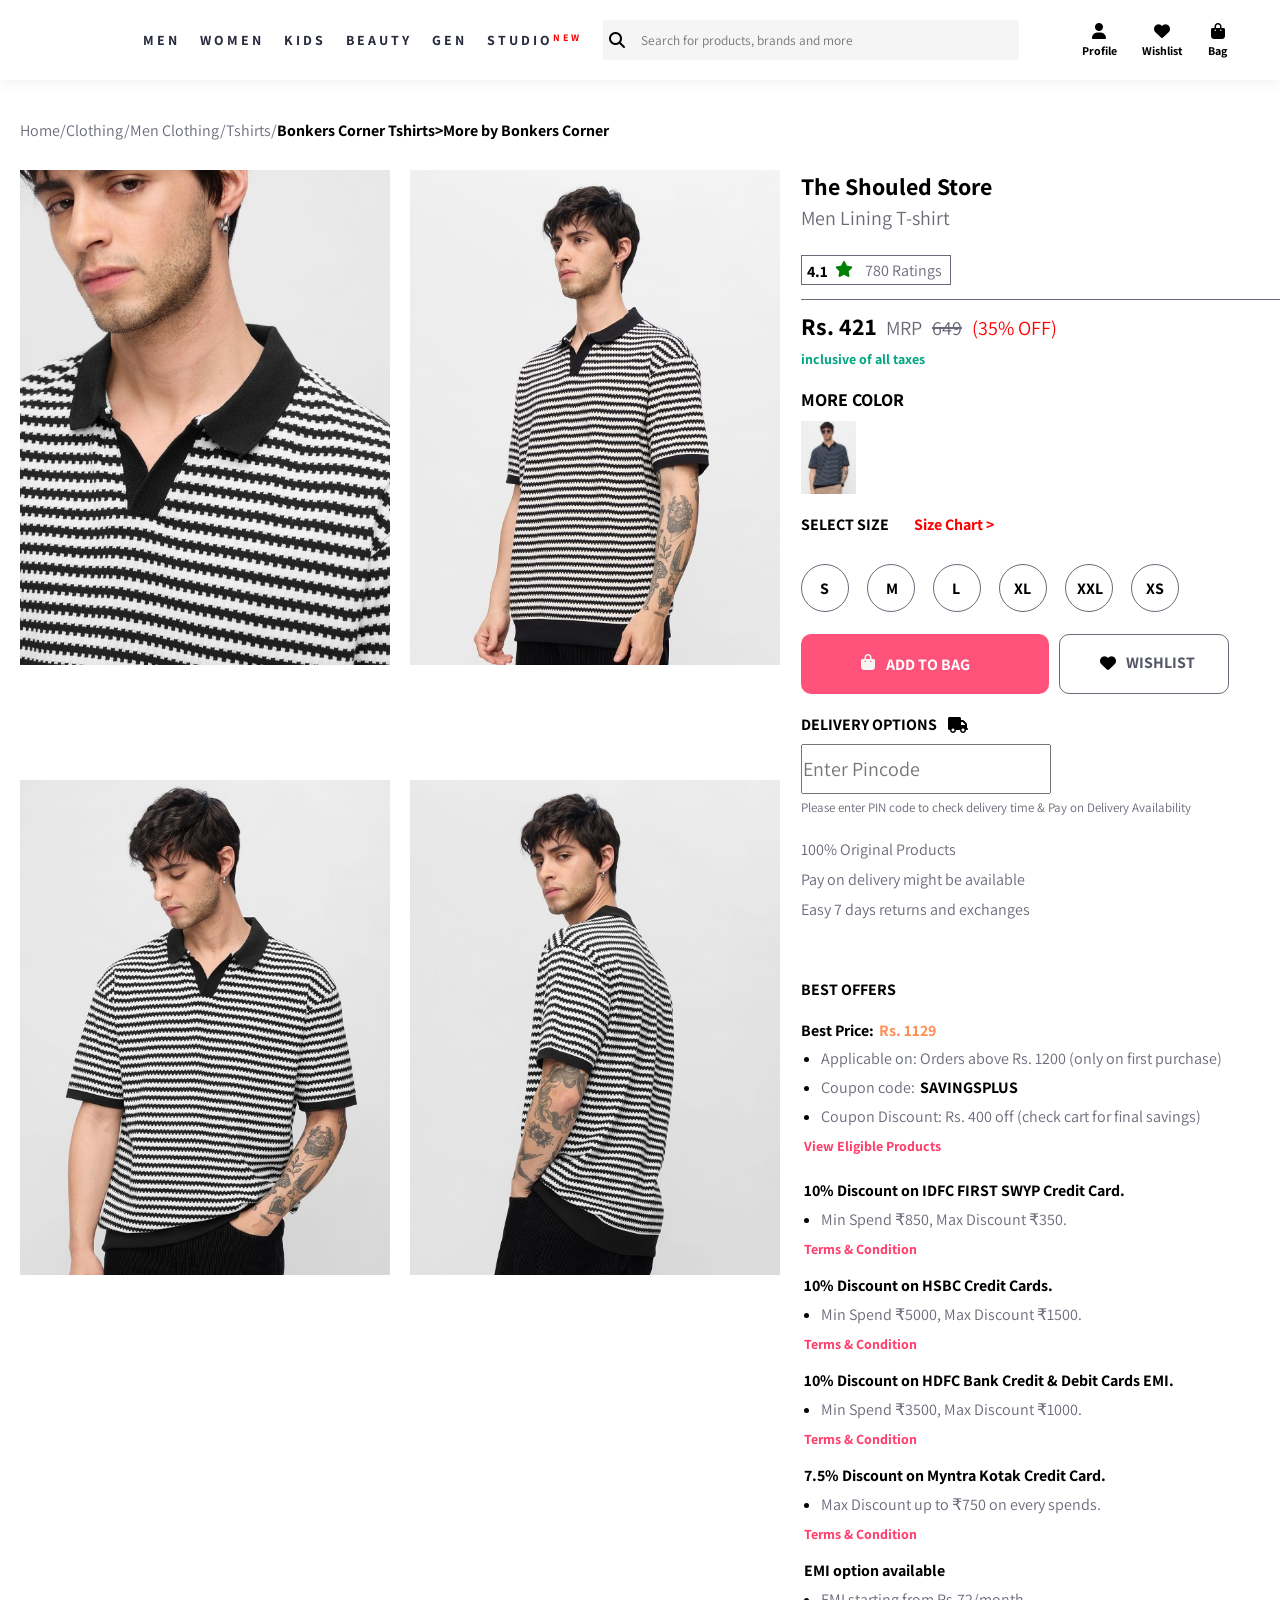
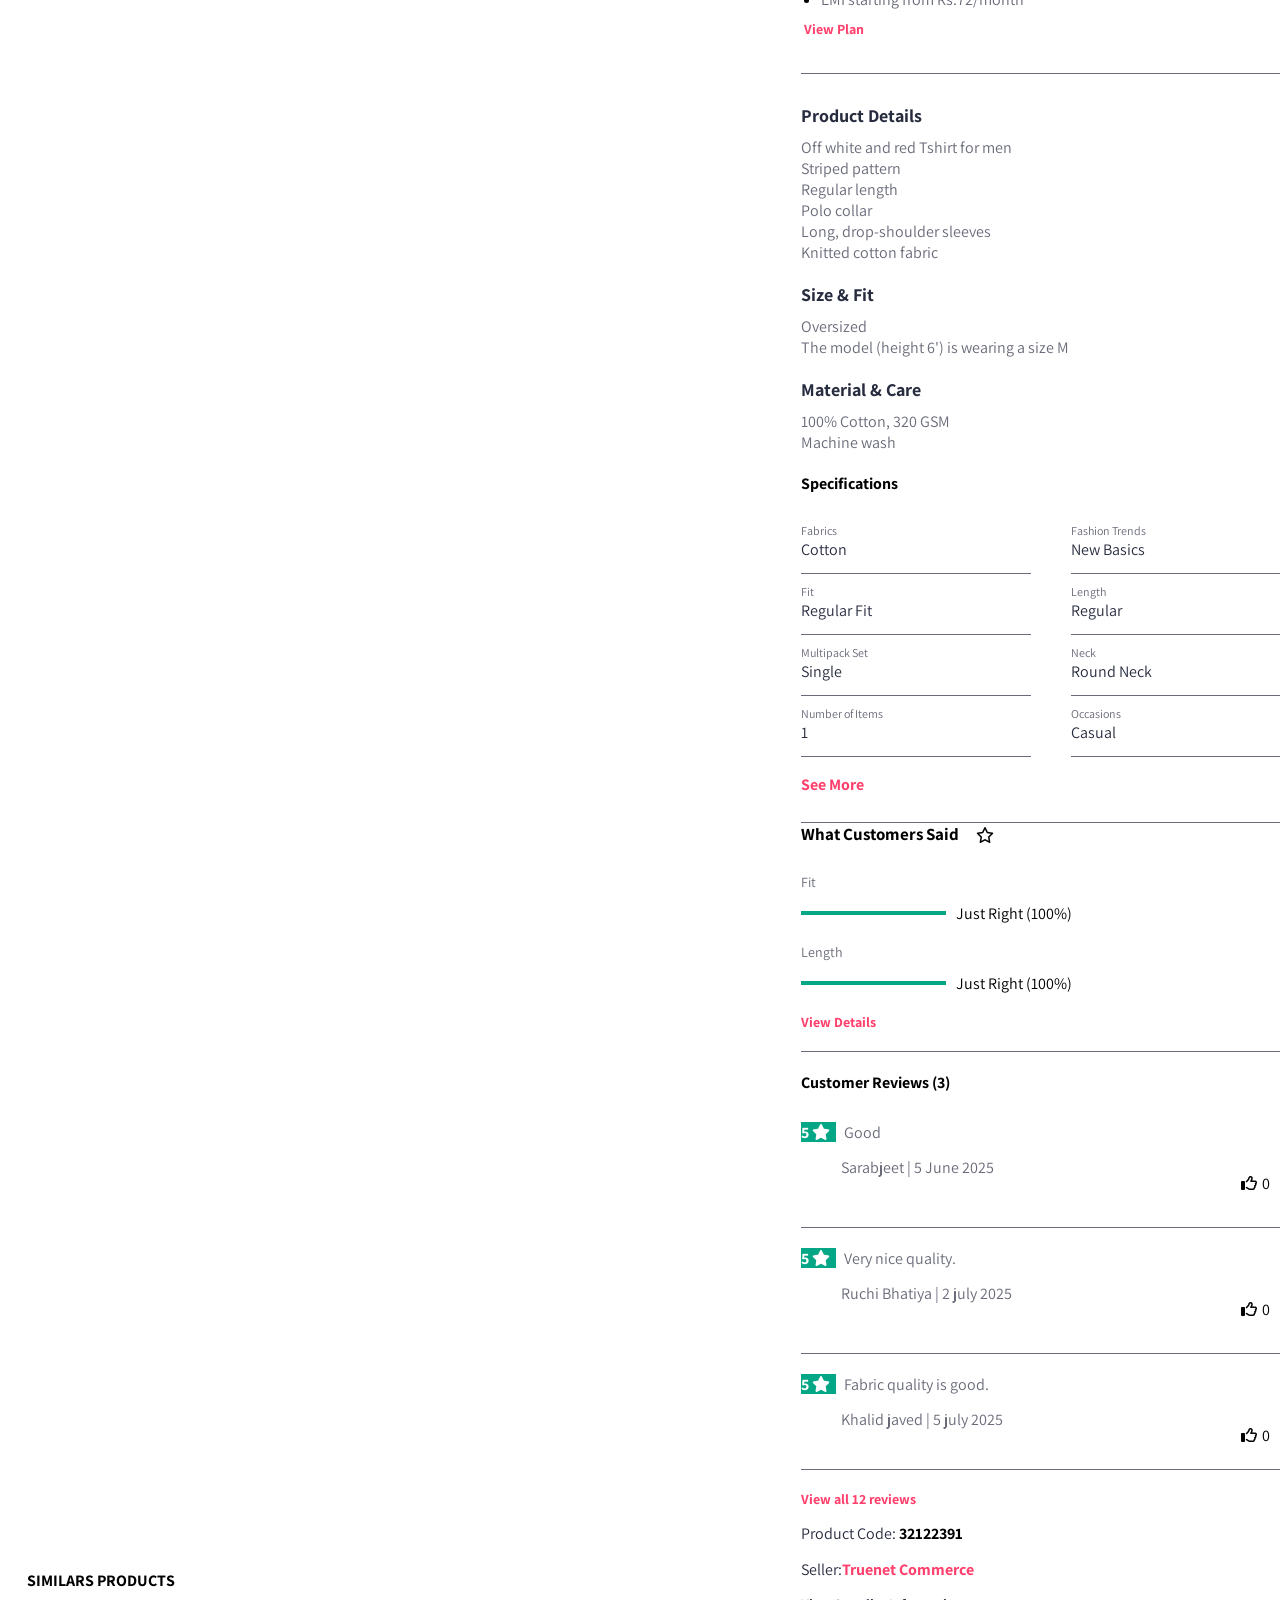
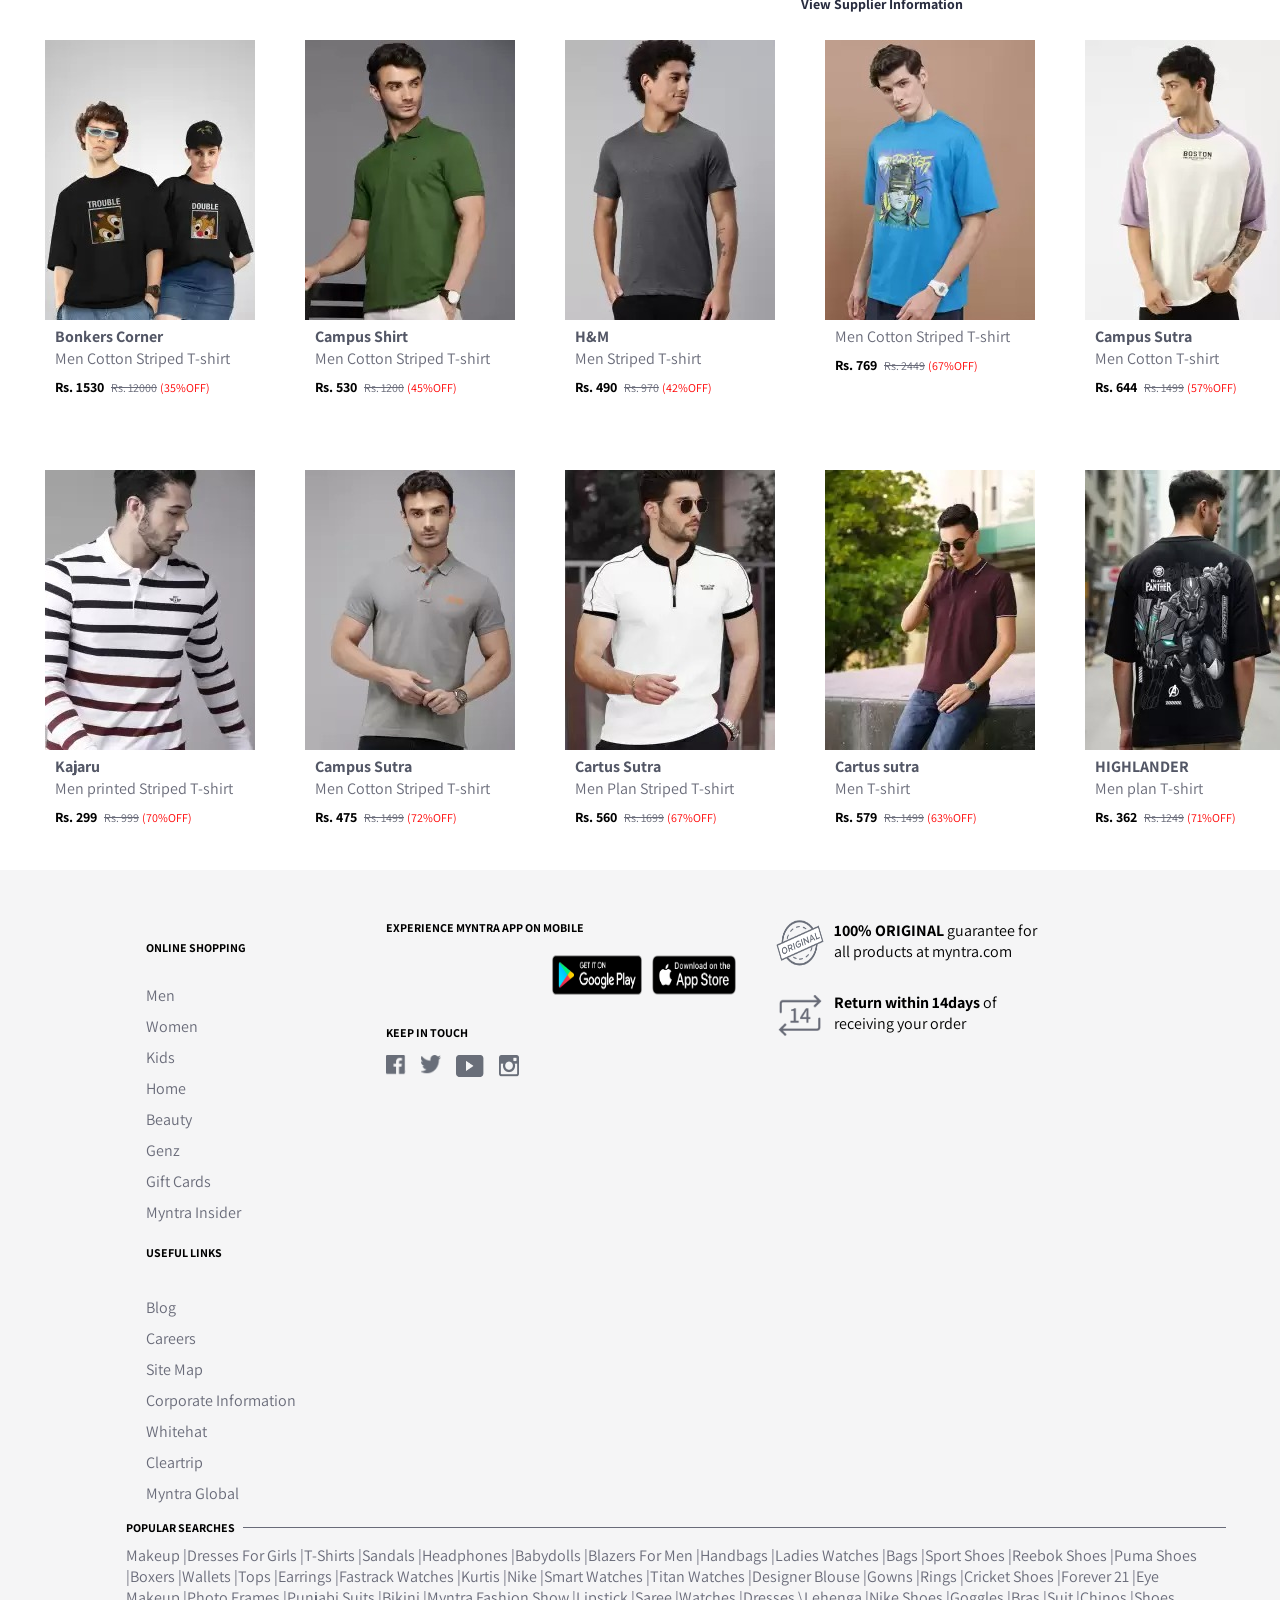
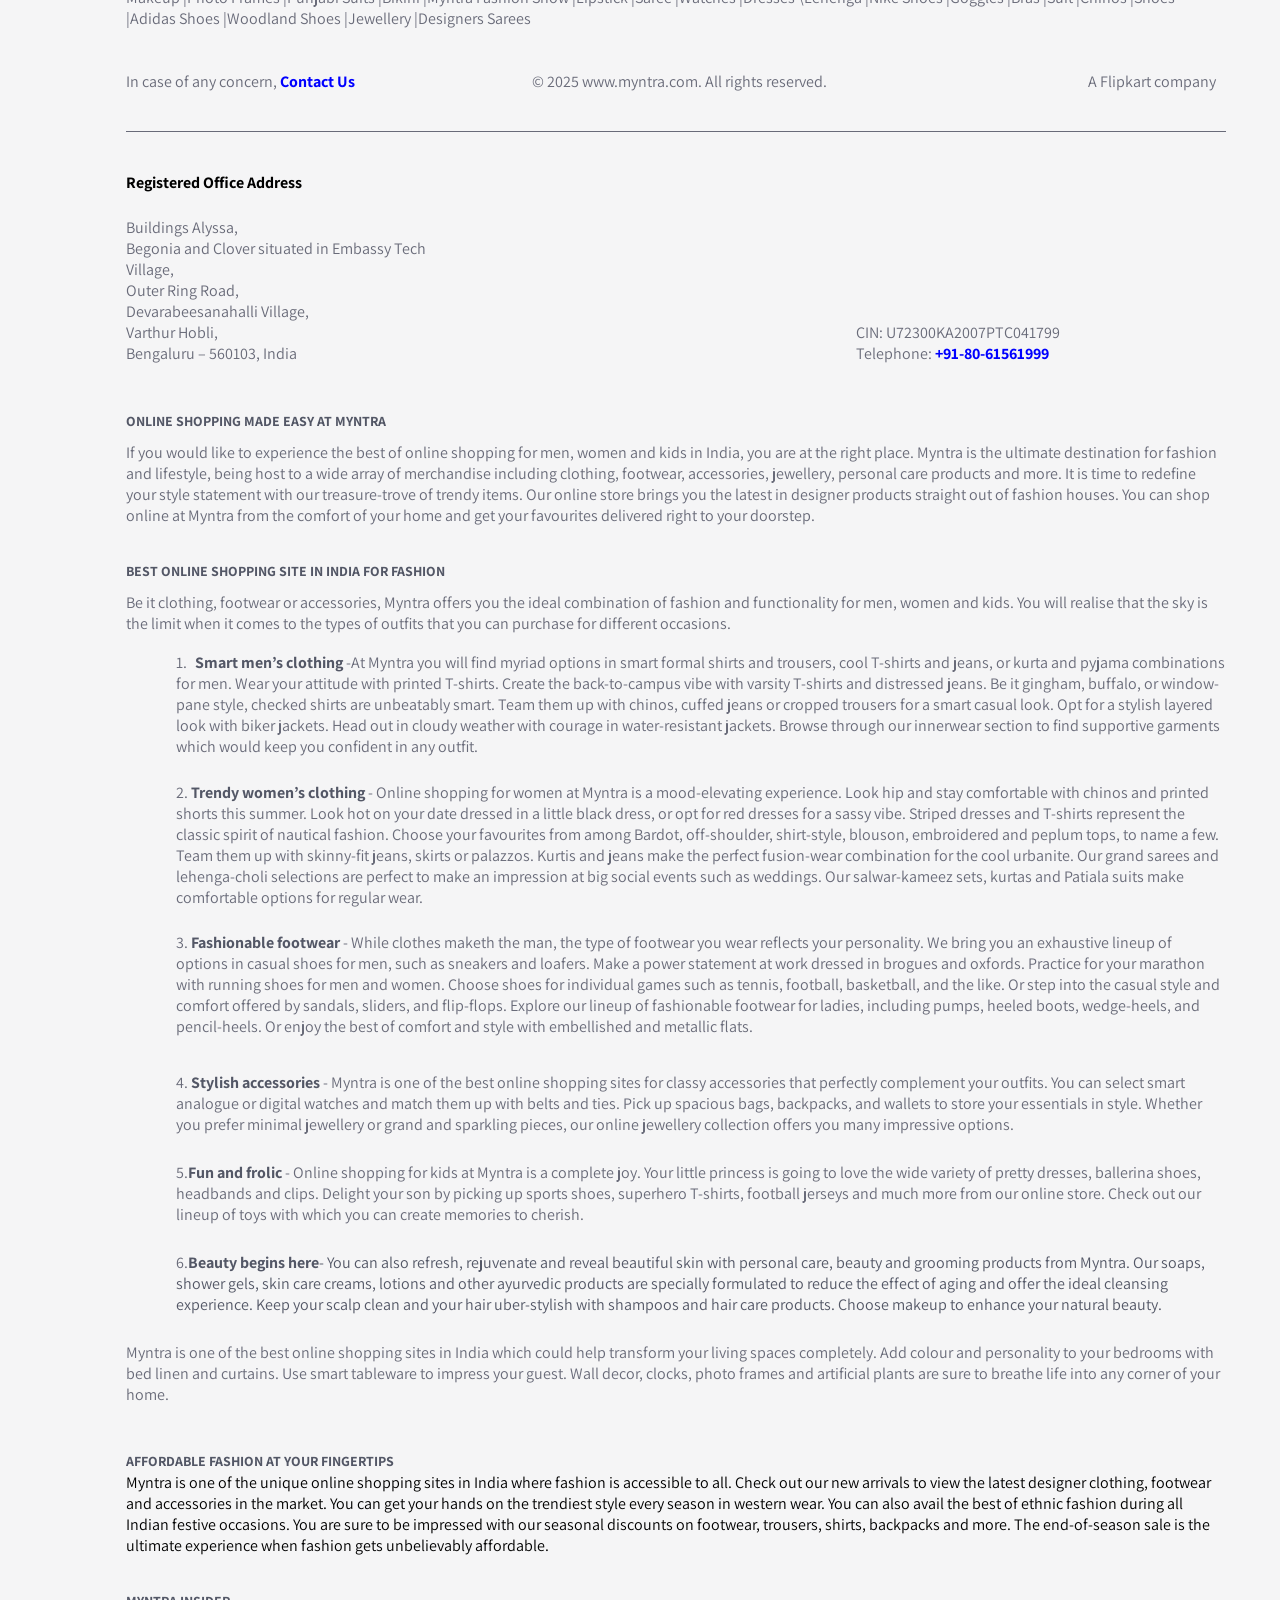
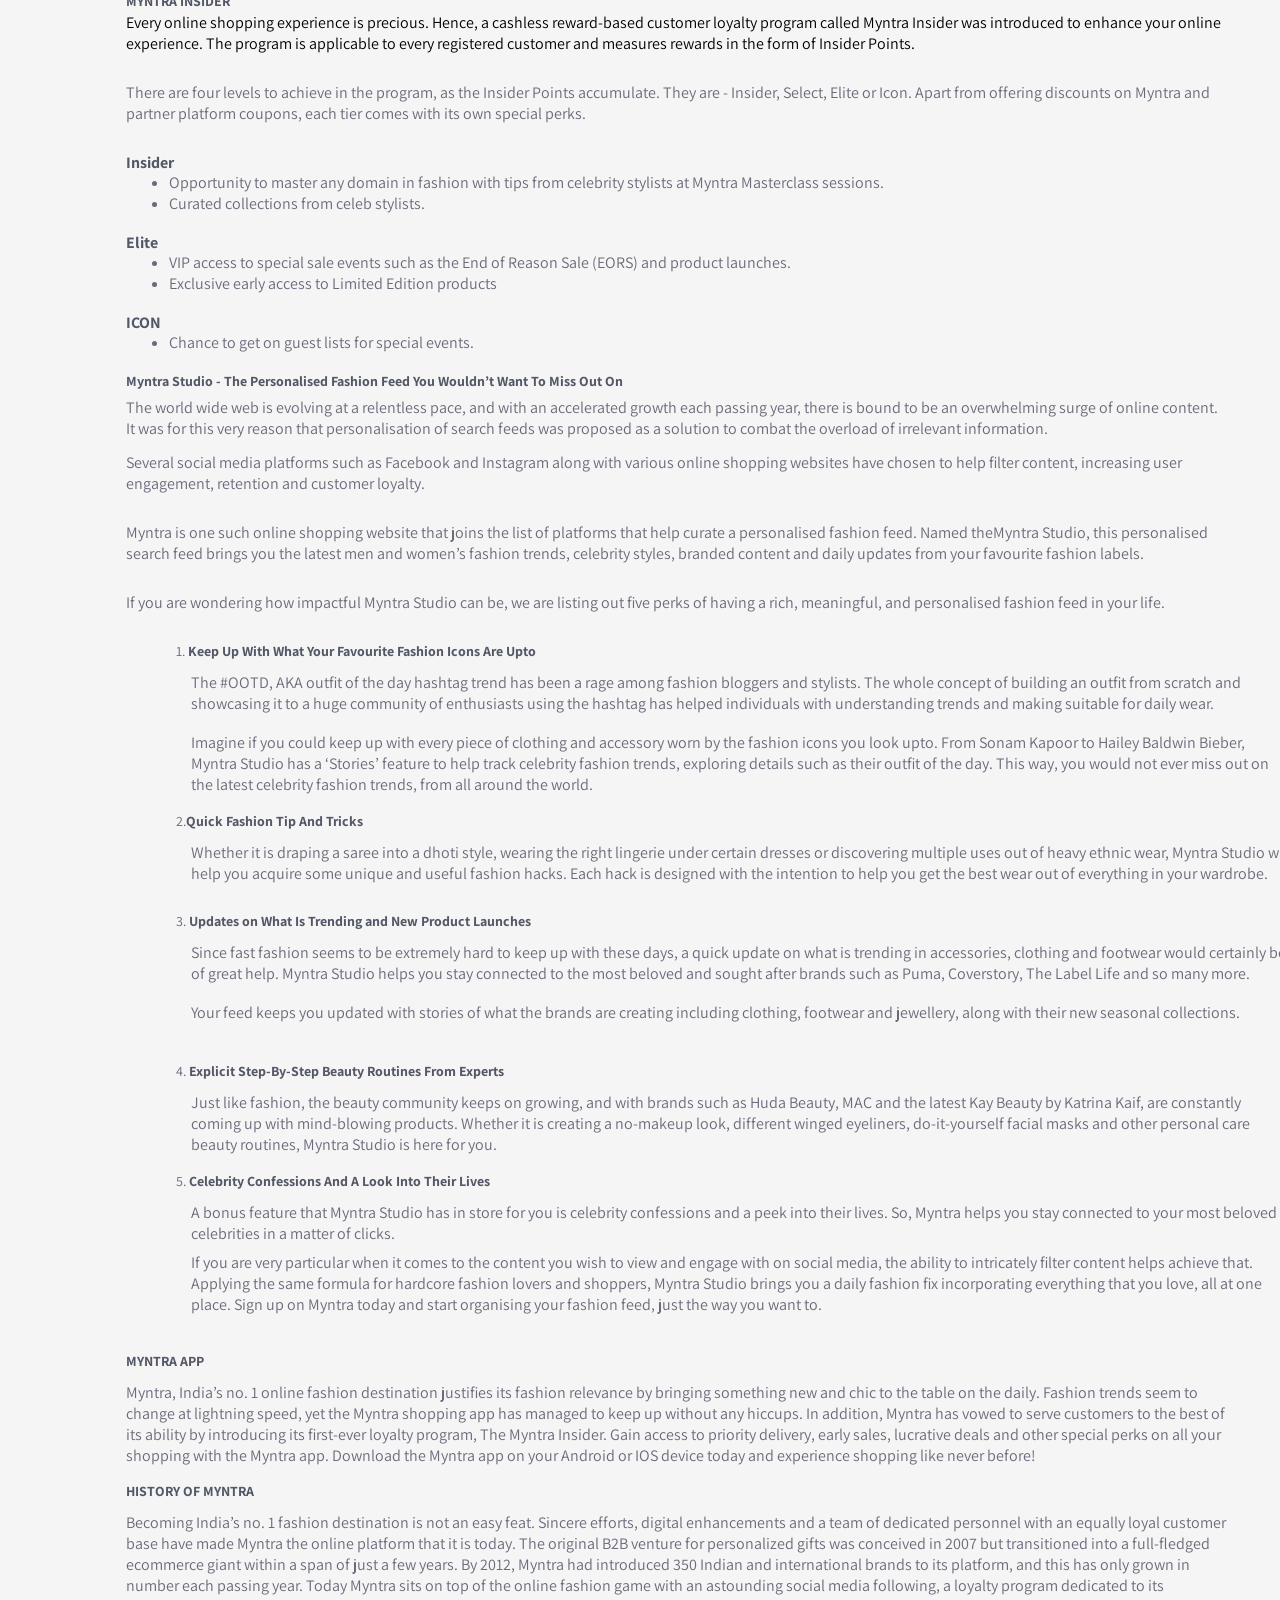
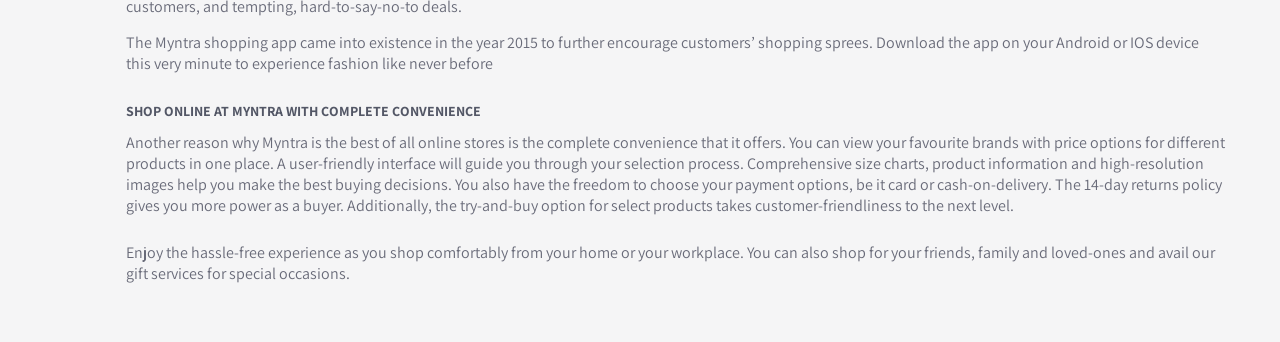
==== t-shirt-10.html @ 17af01ac "first commit" ====
<html>
<head>
    <title>Document</title>
    <link rel="stylesheet" href="css/style.css">
    <link rel="stylesheet" href="https://cdnjs.cloudflare.com/ajax/libs/font-awesome/6.7.2/css/all.min.css"  />
</head>
<body>
      <header>
        <div class="container">
            <div class="logo"></div>
            <nav>
                <ul>
                    <li><a href="t-shirt.html">MEN</a></li>
                    <li><a href="">WOMEN</a></li>
                    <li><a href="">KIDS</a></li>
                    <li><a href="">BEAUTY</a></li>
                    <li><a href="">GEN</a></li>
                    <li><a href="">STUDIO <span class="new">NEW</span></a></li>
                </ul>
            </nav>
            <div class="input-section">
                <i class="fa-solid fa-magnifying-glass"></i>
                <input type="text" placeholder="Search for products, brands and more">
            </div>
            <div class="profile-section">
                <div class="inner-card">
                    <i class="fa-solid fa-user"></i>
                    <span>Profile</span>
                </div>
                <div class="inner-card">
                     <i class="fa-solid fa-heart"></i>
                    <span>Wishlist</span>
                </div>
                <div class="inner-card">
                    <i class="fa-solid fa-bag-shopping"></i>
                    <span>Bag</span>
                </div>
            </div>
        </div>
    </header>
    <div class="top-gap"></div>
    <div class="top-t-head"><span style="color: #696b79;">Home/Clothing/Men Clothing/Tshirts/</span><strong>Bonkers Corner Tshirts>More by Bonkers Corner</strong></div>
    <div class="photo-review">
        <div class="left-photo">
            <img src="./images/t-shirt1to10/imgi_20_EHDL7BKx_03fde7f1b29f400ab92e27762c167261.jpg" width="370" height="495" alt="">
            <img src="./images/t-shirt1to10/imgi_21_SkwbZNjg_518522dd12a84d95870848f1d9674012.jpg" width="370" height="495" alt="">
            <img src="./images/t-shirt1to10/imgi_19_LyG8y8ss_69bc88bdd2fd494ea3abc06f9fa5b8d1.jpg" width="370" height="495" alt="">
            <img src="./images/t-shirt1to10/imgi_22_yYTF50t8_0e21edac95254a2799896cf0dd2c0d0a.jpg" width="370" height="495" alt="">
            
            
        </div>
        <div class="right-review">
            <div class="right-content">
                <div class="t-shirt-name">
                    <div class="top-name"><strong>The Shouled Store</strong></div>
                    <div class="middle-name">Men  Lining T-shirt</div>
                    <div class="down-rating" style="display: flex;  width: 150px;
    height: 30px;
    border: 1px black solid;
    border-color: #696b79;
    margin-top: 20px;
    padding-left: 5px;"><span style=" border-color: #696b79; display: flex;">
                        <div class="rating" style=" margin-top: 5px;"><strong>4.1</strong></div>
                        <div class="class1" style="width: 20px; height: 20px; margin-left: 7px; margin-top: 5px;">
                            <i class="fa-solid fa-star" style="color: green;"></i>
                        </div>
                        <div class="border10" style=" height: 20px; border-color: #696b79; margin-left: 6px; margin-top: 4px;"></div>
                        <div class="rating1" style="margin-left: 4px; margin-top: 4px;"><span style="color: #696b79;">780 Ratings</span></div>
                        
                    </div>
                        
                </div>
                <div class="border4"></div>
                <div class="price-box"><strong style="font-size: 24px;">Rs. 421</strong><span style="color: #696b79; font-size: 20px; padding-left: 10px;">MRP</span><span style="text-decoration: line-through; padding-left: 10px; color: #696b79; font-size: 20px;">649</span><span style="color: red; font-size: 20px; padding-left: 10px;">(35% OFF)</span></div>
                <div class="iclusive" style="color: #03a685; font-size: 14px;"><strong>inclusive of all taxes</strong></div>
                <div class="more-color" style="padding-top: 20px; font-size: 18px;"><strong>MORE COLOR</strong></div>
                <div class="pic" style="padding-top: 10px;">
                    <img src="./images/t-shirt1to10/imgi_4_Fja6zhV8_98d258acb681419b8ebddd29aa0acd5b.jpg" width="55" height="73" alt="">
                </div>
                <div class="select-size"><strong style="font-size: 16px;">SELECT SIZE</strong><span style="color: red; font-size: 16px; padding-left: 25px; font-weight: 700;">Size Chart ></span></div>
                <div class="size">
                    <div class="radius1"><strong>S</strong></div>
                    <div class="radius2"><strong>M</strong></div>
                    <div class="radius3"><strong>L</strong></div>
                    <div class="radius4"><strong>XL</strong></div>
                    <div class="radius5"><strong>XXL</strong></div>
                    <div class="radius6"><strong>XS</strong></div>
                </div>
                <div class="add-wish">
                  <div class="add">
                    <div class="shop1" style="width: 20px; height: 20px;  margin-top: 20px; margin-left: 60px;">
                        <i class="fa-solid fa-bag-shopping"></i>
                    </div>
                    <div class="add-to-bag" style="margin-top: 20px; margin-left: 5px;"><strong style="color: white;">ADD TO BAG</strong></div>
                  </div>
                  <div class="wish">
                    <i class="fa-solid fa-heart" style="margin-top: 20px; margin-left: 40px; "></i>
                    <div class="wishlist-w" style=" margin-left: 10px; margin-top: 17px;"><strong style="color: #535766;">WISHLIST</strong></div>
                
                  </div>
                </div>
                <div class="delivery">
                    <div class="delivery-head" style="width: 147px; height: 30px;"><strong>DELIVERY OPTIONS</strong></div>
                    <div class="d" style="width: 20px; height: 20px;  margin-top: 3px;">
                        <i class="fa-solid fa-truck"></i>
                    </div>
                </div>
                <div class="enter-pincode">
                    <input style="width: 250px; height: 50px; font-size: 20px;" type="text" placeholder="Enter Pincode">
                </div>
                
                <div class="pincode-text">Please enter PIN code to check delivery time & Pay on Delivery Availability</div>
                <div class="cod">
                    <div class="cod1">100% Original Products</div>
                    <div class="cod2">Pay on delivery might be available</div>
                    <div class="cod3">Easy 7 days returns and exchanges</div>
                </div>
                <div class="best-offer"><strong style="font-size: 16px;">BEST OFFERS</strong></div>
                <div class="best-prize">
                    <div class="best-prize-head"><strong>Best Price:</strong><span style="color: #ff905a; padding-left: 5px;"><strong>Rs. 1129</strong></span></div>
                    <ul>
                        <li style=" list-style: disc; margin-left: 20px; margin-top: 8px;"><span style="color: #696b79;">Applicable on: Orders above Rs. 1200 (only on first purchase)</span></li>
                        <li style=" list-style: disc; margin-left: 20px; margin-top: 8px;"><span style="color: #696b79;">Coupon code:</span><strong style="padding-left: 5px;">SAVINGSPLUS</strong></li>
                        <li style=" list-style: disc; margin-left: 20px; margin-top: 8px;"><span style="color: #696b79;">Coupon Discount: Rs. 400 off (check cart for final savings)</span></li>
                        <div class="eligible" style="color: #ff3f6c; font-size: 14px; margin-top: 10px; padding-left: 3px;"><strong>View Eligible Products</strong></div>
                    </ul>
                </div>
                <div class="10-discount" style="margin-top: 10px; padding-left: 3px;"><strong>10% Discount on IDFC FIRST SWYP Credit Card.</strong></div>
                <ul>
                    <li style=" list-style: disc; margin-left: 20px; margin-top: 8px;"><span style="color: #696b79;">Min Spend ₹850, Max Discount ₹350.</span></li>
                    <div class="term" style="color: #ff3f6c; font-size: 14px; margin-top: 10px; padding-left: 3px;"><strong>Terms & Condition</strong></div>
                </ul>
                 <div class="10-discount" style="margin-top: 17px; padding-left: 3px;"><strong>10% Discount on HSBC Credit Cards.</strong></div>
                <ul>
                    <li style=" list-style: disc; margin-left: 20px; margin-top: 8px;"><span style="color: #696b79;">Min Spend ₹5000, Max Discount ₹1500.</span></li>
                    <div class="term" style="color: #ff3f6c; font-size: 14px; margin-top: 10px; padding-left: 3px;"><strong>Terms & Condition</strong></div>
                </ul>
                 <div class="10-discount" style="margin-top: 17px; padding-left: 3px;"><strong>10% Discount on HDFC Bank Credit & Debit Cards EMI.</strong></div>
                <ul>
                    <li style=" list-style: disc; margin-left: 20px; margin-top: 8px;"><span style="color: #696b79;">Min Spend ₹3500, Max Discount ₹1000.</span></li>
                    <div class="term" style="color: #ff3f6c; font-size: 14px; margin-top: 10px; padding-left: 3px;"><strong>Terms & Condition</strong></div>
                </ul>
                 <div class="10-discount" style="margin-top: 17px; padding-left: 3px;"><strong>7.5% Discount on Myntra Kotak Credit Card.</strong></div>
                <ul>
                    <li style=" list-style: disc; margin-left: 20px; margin-top: 8px;"><span style="color: #696b79;">Max Discount up to ₹750 on every spends.</span></li>
                    <div class="term" style="color: #ff3f6c; font-size: 14px; margin-top: 10px; padding-left: 3px;"><strong>Terms & Condition</strong></div>
                </ul>
                 <div class="10-discount" style="margin-top: 17px; padding-left: 3px;"><strong>EMI option available</strong></div>
                <ul>
                    <li style=" list-style: disc; margin-left: 20px; margin-top: 8px;"><span style="color: #696b79;">EMI starting from Rs.72/month</span></li>
                    <div class="term" style="color: #ff3f6c; font-size: 14px; margin-top: 10px; padding-left: 3px;"><strong>View Plan</strong></div>
                </ul>
                <div class="border6" style="border-bottom: 1px black solid; border-color: #696b79; margin-top: 35px;"></div>
                <div class="product-details" style="margin-top: 30px; "><strong style="color: #282c3f; font-size: 18px;">Product Details</strong></div>
                <div class="product-text" style="color: #696b79; margin-top: 10px;">Off white and red Tshirt for men <br>
Striped pattern <br>
Regular length <br>
Polo collar <br>
Long, drop-shoulder sleeves <br>
Knitted cotton fabric</div>
              <div class="size-fit" style="margin-top: 20px; "><strong style="color: #282c3f; font-size: 18px;">Size & Fit</strong></div>
            <div class="size-text" style="color: #696b79; margin-top: 10px;">Oversized <br>
The model (height 6') is wearing a size M</div>
            <div class="size-fit" style="margin-top: 20px; "><strong style="color: #282c3f; font-size: 18px;">Material & Care</strong></div>
            <div class="size-text" style="color: #696b79; margin-top: 10px;">100% Cotton, 320 GSM <br>Machine wash</div>
            <div class="specifi"><strong>Specifications</strong></div>
            <div class="s-left-right">
                <div class="left-s">
                    <div class="text1">
                        <div class="text-head">Fabrics</div>
                        <div class="text-content">Cotton</div>
                    </div>
                    <div class="border7" style="border-bottom: 1px black solid; border-color: #696b79;"></div>
                    <div class="text1" style="margin-top: 10px;">
                        <div class="text-head">Fit</div>
                        <div class="text-content">Regular Fit</div>
                    </div>
                    <div class="border7" style="border-bottom: 1px black solid; border-color: #696b79;"></div>
                     <div class="text1" style="margin-top: 10px;">
                        <div class="text-head">Multipack Set</div>
                        <div class="text-content">Single</div>
                    </div>
                    <div class="border7" style="border-bottom: 1px black solid; border-color: #696b79;"></div>
                     <div class="text1" style="margin-top: 10px;">
                        <div class="text-head">Number of Items</div>
                        <div class="text-content">1</div>
                    </div>
                    <div class="border7" style="border-bottom: 1px black solid; border-color: #696b79;"></div>
                    <div class="see-more" style="color: #ff3f6c;  margin-top: 17px;"><strong>See More</strong></div>
                </div>
                <div class="right-s">
                        <div class="text1">
                        <div class="text-head">Fashion Trends</div>
                        <div class="text-content">New Basics</div>
                    </div>
                    <div class="border7" style="border-bottom: 1px black solid; border-color: #696b79;"></div>
                    <div class="text1" style="margin-top: 10px;">
                        <div class="text-head">Length</div>
                        <div class="text-content">Regular</div>
                    </div>
                    <div class="border7" style="border-bottom: 1px black solid; border-color: #696b79;"></div>
                     <div class="text1" style="margin-top: 10px;">
                        <div class="text-head">Neck</div>
                        <div class="text-content">Round Neck</div>
                    </div>
                    <div class="border7" style="border-bottom: 1px black solid; border-color: #696b79;"></div>
                     <div class="text1" style="margin-top: 10px;">
                        <div class="text-head">Occasions</div>
                        <div class="text-content">Casual</div>
                    </div>
                    <div class="border7" style="border-bottom: 1px black solid; border-color: #696b79;"></div>
                </div>
                </div>
                                
                 <div class="rating3">
                    <div class="rating3-head"><strong>What Customers Said</strong></div>
                    <div class="star">
                        <i class="fa-regular fa-star"></i>
                    </div>
                   
                 </div>
                  <div class="fit" style="width: 70px; height: 30px;font-size: 14px; margin-top: 20px; color: #696b79;">Fit</div>
                  <div class="fit-l" style="width: 300px; height: 20px; display: flex;">
                    <div class="fit-l-2" style="width: 300px; height: 4px; background-color: #03a685; margin-top: 8px;"></div>
                    <div class="fit-l-text" style="width: 300px; height: 20px; margin-left: 10px;">Just Right (100%)</div>
                  </div>
                   <div class="fit" style="width: 70px; height: 30px; font-size: 14px; margin-top: 20px; color: #696b79;">Length</div>
                  <div class="fit-l" style="width: 300px; height: 20px; display: flex;">
                    <div class="fit-l-2" style="width: 300px; height: 4px; background-color: #03a685; margin-top: 8px;"></div>
                    <div class="fit-l-text" style="width: 300px; height: 20px;  margin-left: 10px;">Just Right (100%)</div>
                  </div>
                  <div class="view-d" style="color: #ff3f6c; margin-top: 20px; font-size: 14px;"><strong>View Details</strong></div>
                  <div class="border12" style="width: 500px; margin-top: 20px; border-bottom: 1px black solid; border-color: #696b79;"></div>
                  <div class="cust" style="width: 300px; height: 50px;  margin-top: 20px;">
                    <div class="cust-h" style="width: 200px; height: 30px;"><strong>Customer Reviews (3)</strong></div>
                  </div>
                  <div class="g" style="width: 300px; height: 25px;  display: flex;">
                    <div class="g1" style="width: 35px; height: 20px; background-color: #03a685; color: white;"><strong>5</strong>
                    <i class="fa-solid fa-star" style="color: white;"></i></div>
                    <div class="g2" style="width: 200px; height: 30px; margin-left: 8px; color: #696b79;">Good</div>
                  </div>
                  <div class="name" style="width: 530px; height: 50px; margin-top: 10px; display: flex;">
                    <div class="n1" style="width: 300px; height: 30px;  color: #696b79; padding-left: 40px;">Sarabjeet | 5 June 2025</div>
                    <div class="like" style="width: 15px; height: 15px;  margin-left: 140px; margin-top: 18px;">
                        <i class="fa-regular fa-thumbs-up"><span style="margin-left: 5px;">0</span></i>
                    </div>

                  </div>
                  <div class="border13" style="width: 500px; margin-top: 20px; border-bottom: 1px black solid; border-color: #696b79;"></div>
                   <div class="g" style="width: 300px; height: 25px;  display: flex; margin-top: 20px;">
                    <div class="g1" style="width: 35px; height: 20px; background-color: #03a685; color: white;"><strong>5</strong>
                    <i class="fa-solid fa-star" style="color: white;"></i></div>
                    <div class="g2" style="width: 200px; height: 30px; margin-left: 8px; color: #696b79;">Very nice quality.</div>
                  </div>
                  <div class="name" style="width: 530px; height: 50px; margin-top: 10px; display: flex;">
                    <div class="n1" style="width: 300px; height: 30px;  color: #696b79; padding-left: 40px;">Ruchi Bhatiya | 2 july 2025</div>
                    <div class="like" style="width: 15px; height: 15px;  margin-left: 140px; margin-top: 18px;">
                        <i class="fa-regular fa-thumbs-up"><span style="margin-left: 5px;">0</span></i>
                    </div>
                  </div>
                  <div class="border13" style="width: 500px; margin-top: 20px; border-bottom: 1px black solid; border-color: #696b79;"></div>
                   <div class="g" style="width: 300px; height: 25px;  display: flex; margin-top: 20px;">
                    <div class="g1" style="width: 35px; height: 20px; background-color: #03a685; color: white;"><strong>5</strong>
                    <i class="fa-solid fa-star" style="color: white;"></i></div>
                    <div class="g2" style="width: 200px; height: 30px; margin-left: 8px; color: #696b79;">Fabric quality is good.</div>
                  </div>
                  <div class="name" style="width: 530px; height: 50px; margin-top: 10px; display: flex; ">
                    <div class="n1" style="width: 300px; height: 30px;  color: #696b79; padding-left: 40px;">Khalid javed | 5 july 2025</div>
                    <div class="like" style="width: 15px; height: 15px;  margin-left: 140px; margin-top: 18px;">
                        <i class="fa-regular fa-thumbs-up"><span style="margin-left: 5px;">0</span></i>
                    </div>

                  </div>
                   <div class="border13" style="width: 500px; margin-top: 10px; border-bottom: 1px black solid; border-color: #696b79;"></div>
                   <div class="view-all" style="margin-top: 20px;"><strong style="color: #ff3f6c; font-size: 14px;">View all 12 reviews</strong></div>
                   <div class="code" style="margin-top: 15px;"><span style="font-size: 16px; color: #282c3f;">Product Code: </span><strong>32122391</strong></div>
                   <div class="seller" style="margin-top: 15px;"><span style="font-size: 16px; color: #282c3f;">Seller:</span><strong style="color: #ff3f6c; font-size: 16px;">Truenet Commerce</strong></div>
                   <div class="view-s" style="margin-top: 15px;"><strong style="font-size: 14px; color: rgb(40, 44, 63);">View Supplier Information</strong></div>  
                  </div>
                  <!-- <div class="rating-box"> -->
                        <!-- <div class="left-r" style="display: flex;"> -->
                            <!-- <div class="left-r1" style="width: 50px; height: 50px; border: 1px black solid; font-size: 48px; margin-top: 40px; margin-left: 30px; color: #282c3f;">4.2</div> -->
                            <!-- <div class="star2" style="width: 30px; height: 30px; border: 1px black solid; margin-top: 60px; margin-left: 20px;"> -->
                                <!-- <i class="fa-solid fa-star" style="color: #14958f;"></i> -->
                            <!-- </div> -->
                        <!-- </div> -->
                        <!-- <div class="border-r" style="height: 100px; margin-left: 50px; border: 1px black solid; border-color: #696b79; margin-top: 25px;"></div> -->
                        <!-- <div class="right-r"> -->
                            <!-- <div class="box1" style="width: 200px; height: 20px; border: 1px #14958f solid; margin-top: 25px; display: flex;"> -->
                                <!-- <div class="box-text" style="width: 15px; height: 15px; border: 1px black solid; color: #696b79; font-size: 20px; margin-bottom: 2px;">5</div> -->
                                <!-- <i class="fa-solid fa-star" style="color: grey;" style="margin-top: 5px; width: 100%; height: 100%;"></i> -->
                                <!-- <div class="border-line" style="width: 120px; height: 3px; background-color: grey; margin-top: 8px;"> -->
                                    <!-- <div class="border-l1" style="width: 100px; height: 3px;background-color: #14958f; "></div> -->
                                <!-- </div> -->
                                <!-- <div class="r-t" >14</div> -->
                            <!-- </div> -->
                             <!-- <div class="box1" style="width: 200px; height: 20px; border: 1px #14958f solid; margin-top: 5px; display: flex;"> -->
                                <!-- <div class="box-text" style="width: 15px; height: 15px; border: 1px black solid; color: #696b79; font-size: 20px; margin-bottom: 2px;">5</div> -->
                                <!-- <i class="fa-solid fa-star" style="color: grey;" style="margin-top: 5px; width: 100%; height: 100%;"></i> -->
                                <!-- <div class="border-line" style="width: 120px; height: 3px; background-color: grey; margin-top: 8px;"> -->
                                    <!-- <div class="border-l1" style="width: 100px; height: 3px;background-color: #14958f; "></div> -->
                                <!-- </div> -->
                                <!-- <div class="r-t" >14</div> -->
                            <!-- </div> -->
                        </div>
                    </div>
                    <!-- <div class="r-text" style="width: 200px; height: 15px; border: 1px green solid; padding-left: 30px;">17 Verified Buyers</div> -->
            </div>
                
                
            </div>


            </div>
        </div>
    </div>
     <div class="s-p" style="width: 1350px; height: 40px; margin-left: 27px;"><strong>SIMILARS PRODUCTS</strong></div>
      <div class="f-images">
        <div class="f-img">
             <a class="box" href="t-shirt link.html" target="_blank">  
                                <div class="image">
                                        <img src="./images/t-shirt1to10/imgi_98_hw1Z8FKe_20918f8de6fa41d29aaef15a0c4ba48a.jpg" width="100%" height="100%" alt="">
                                </div>
                                <div class="down-box">
                                        <div class="down-heading"><strong style="color: #535766;">Bonkers Corner</strong></div>
                                        <div class="down-text" style="color: #696b79;">Men Cotton Striped  T-shirt</div>
                                        <div class="down-price"><strong style="font-size: 14px;">Rs. 1530</strong><span style="color: #696b79; text-decoration: line-through; margin-left: 7px; font-size: 12px; ">Rs. 12000</span> <span style="color: red; font-size: 12px;">(35%OFF)</span></div> 
                                </div>
                                         <a class="box" href="t-shirt link.html" target="_blank">  
                                <div class="image">
                                        <img src="./images/t-shirt1to10/imgi_99_oVVkv8FP_6072a02fe2f44fdba5b5ec9dce605e6a.jpg" width="100%" height="100%" alt="">
                                </div>
                                
                                <div class="down-box">
                                        <div class="down-heading"><strong style="color: #535766;">Campus Shirt</strong></div>
                                        <div class="down-text" style="color: #696b79;">Men Cotton Striped  T-shirt</div>
                                        <div class="down-price"><strong style="font-size: 14px;">Rs. 530</strong><span style="color: #696b79; text-decoration: line-through; margin-left: 7px; font-size: 12px; ">Rs. 1200</span> <span style="color: red; font-size: 12px;">(45%OFF)</span></div> 
                                                 
                                </div>
                                             <a class="box" href="t-shirt link.html" target="_blank">  
                                <div class="image">
                                        <img src="./images/t-shirt1to10/imgi_95_7a4e30f1-809f-4111-9991-6fd07d8832e21663221355704LevisMenCharcoalGreySolidRoundNeckLoungeT-shirts1.jpg" width="100%" height="100%" alt="">
                                </div>
                                
                                <div class="down-box">
                                        <div class="down-heading"><strong style="color: #535766;">H&M</strong></div>
                                        <div class="down-text" style="color: #696b79;">Men  Striped  T-shirt</div>
                                        <div class="down-price"><strong style="font-size: 14px;">Rs. 490</strong><span style="color: #696b79; text-decoration: line-through; margin-left: 7px; font-size: 12px; ">Rs. 970</span> <span style="color: red; font-size: 12px;">(42%OFF)</span></div> 
                                </div>
                                             <a class="box" href="t-shirt link.html" target="_blank">  
                                <div class="image">
                                        <img src="./images/t-shirt1to10/imgi_80_16297735-6b15-4ad4-9386-fe488744b63c1696005850769HIGHLANDERUnisexBluePrintedAppliqueT-shirt1.jpg" width="100%" height="100%" alt="">

                                        <div class="down-text" style="color: #696b79;">Men Cotton Striped  T-shirt</div>
                                        <div class="down-price"><strong style="font-size: 14px;">Rs. 769</strong><span style="color: #696b79; text-decoration: line-through; margin-left: 7px; font-size: 12px; ">Rs. 2449</span> <span style="color: red; font-size: 12px;">(67%OFF)</span></div> 
                                </div>
                                             <a class="box" href="t-shirt link.html" target="_blank">  
                                <div class="image">
                                        <img src="./images/t-shirt1to10/imgi_83_b227c67c-1c43-4161-87c2-a1807a43f7571677825393422ManiacMenPurpleTypographyPrintedBoxyT-shirt1.jpg" width="100%" height="100%" alt="">
                                </div>
                               
                                <div class="down-box">
                                        <div class="down-heading"><strong style="color: #535766;">Campus Sutra</strong></div>
                                        <div class="down-text" style="color: #696b79;">Men Cotton   T-shirt</div>
                                        <div class="down-price"><strong style="font-size: 14px;">Rs. 644</strong><span style="color: #696b79; text-decoration: line-through; margin-left: 7px; font-size: 12px; ">Rs. 1499</span> <span style="color: red; font-size: 12px;">(57%OFF)</span></div> 
                                </div>
                                             <a class="box" href="t-shirt link.html" target="_blank">  
                                <div class="image">
                                        <img src="./images/t-shirt1to10/imgi_86_36395020-ff4d-44ab-a5e6-3a435d37f66b1615962819189-Roadster-Men-White--Navy-Blue-Striped-Polo-Collar-T-shirt-28-1.jpg" width="100%" height="100%" alt="">
                                </div>
                               
                                <div class="down-box">
                                        <div class="down-heading"><strong style="color: #535766;">Kajaru</strong></div>
                                        <div class="down-text" style="color: #696b79;">Men printed Striped  T-shirt</div>
                                        <div class="down-price"><strong style="font-size: 14px;">Rs. 299</strong><span style="color: #696b79; text-decoration: line-through; margin-left: 7px; font-size: 12px; ">Rs. 999</span> <span style="color: red; font-size: 12px;">(70%OFF)</span></div> 
                                </div>
                                             <a class="box" href="t-shirt link.html" target="_blank">  
                                <div class="image">
                                        <img src="./images/t-shirt1to10/imgi_87_26804933-b9f0-4b80-b600-2f7c949d842f1716961898420-US-Polo-Assn-Denim-Co-Men-Tshirts-8431716961897973-1.jpg" width="100%" height="100%" alt="">
                                </div>

                                <div class="down-box">
                                        <div class="down-heading"><strong style="color: #535766;">Campus Sutra</strong></div>
                                        <div class="down-text" style="color: #696b79;">Men Cotton Striped  T-shirt</div>
                                        <div class="down-price"><strong style="font-size: 14px;">Rs. 475</strong><span style="color: #696b79; text-decoration: line-through; margin-left: 7px; font-size: 12px; ">Rs. 1499</span> <span style="color: red; font-size: 12px;">(72%OFF)</span></div> 
                                </div>
                                             <a class="box" href="t-shirt link.html" target="_blank">  
                                <div class="image">
                                        <img src="./images/t-shirt1to10/imgi_88_YalTZaW7_88a381e960c1425297da4caee1552ea9.jpg" width="100%" height="100%" alt="">
                                </div>
                                
                                <div class="down-box">
                                        <div class="down-heading"><strong style="color: #535766;">Cartus Sutra</strong></div>
                                        <div class="down-text" style="color: #696b79;">Men Plan Striped  T-shirt</div>
                                        <div class="down-price"><strong style="font-size: 14px;">Rs. 560</strong><span style="color: #696b79; text-decoration: line-through; margin-left: 7px; font-size: 12px; ">Rs. 1699</span> <span style="color: red; font-size: 12px;">(67%OFF)</span></div> 
                                </div>
                                             <a class="box" href="t-shirt link.html" target="_blank">  
                                <div class="image">
                                        <img src="./images/t-shirt1to10/imgi_96_8263de83-b3ac-4c3d-85e0-3018678523461703138362260LouisPhilippeJeansPoloCollarSlimFitT-shirt1.jpg" width="100%" height="100%" alt="">
                                </div>
                               
                                <div class="down-box">
                                        <div class="down-heading"><strong style="color: #535766;">Cartus sutra</strong></div>
                                        <div class="down-text" style="color: #696b79;">Men   T-shirt</div>
                                        <div class="down-price"><strong style="font-size: 14px;">Rs. 579</strong><span style="color: #696b79; text-decoration: line-through; margin-left: 7px; font-size: 12px; ">Rs. 1499</span> <span style="color: red; font-size: 12px;">(63%OFF)</span></div> 
                                </div>
                                             <a class="box" href="t-shirt link.html" target="_blank">  
                                <div class="image">
                                        <img src="./images/t-shirt1to10/imgi_97_a6ec6d08-3923-4899-8dd0-2013b95329d21732536591055-Bewakoof-Black-Black-Panther-Printed-Round-Neck-Short-Sleeve-1.jpg" width="100%" height="100%" alt="">
                                </div>
                               
                                <div class="down-box">
                                        <div class="down-heading"><strong style="color: #535766;">HIGHLANDER</strong></div>
                                        <div class="down-text" style="color: #696b79;">Men plan  T-shirt</div>
                                        <div class="down-price"><strong style="font-size: 14px;">Rs. 362</strong><span style="color: #696b79; text-decoration: line-through; margin-left: 7px; font-size: 12px; ">Rs. 1249</span> <span style="color: red; font-size: 12px;">(71%OFF)</span></div> 
                                </div>
                            </div>                   
        </div>
     </div>
          <div class="footer">
        <div class="footer-top">
            <div class="online-shopping">
                <div class="online-head">ONLINE SHOPPING</div>
                <div class="online-list">
                    <div class="list">Men</div>
                    <div class="list">Women</div>
                    <div class="list">Kids</div>
                    <div class="list">Home</div>
                    <div class="list">Beauty</div>
                    <div class="list">Genz</div>
                    <div class="list">Gift Cards</div>
                    <div class="list">Myntra Insider</div>
                </div>
                <div class="usefull">
                    <div class="usefull-head">USEFUL LINKS</div>
                    <div class="usefull-list">
                        <div class="list">Blog</div>
                        <div class="list">Careers</div>
                        <div class="list">Site Map</div>
                        <div class="list">Corporate Information</div>
                        <div class="list">Whitehat</div>
                        <div class="list">Cleartrip</div>
                        <div class="list">Myntra Global</div>
                    </div>
                </div>
            </div>
            <!-- <div class="customer"> -->
                <!-- <div class="customer-head">CUSTOMER POLICIES</div> -->
                <!-- <div class="customer-list"> -->
                    <!-- <div class="c-list">Contact Us</div> -->
                    <!-- <div class="c-list">FAQ</div> -->
                    <!-- <div class="c-list">T&C</div> -->
                    <!-- <div class="c-list">Terms Of Use</div> -->
                    <!-- <div class="c-list">Track Orders</div> -->
                    <!-- <div class="c-list">Shipping</div> -->
                    <!-- <div class="c-list">Cancellation</div> -->
                    <!-- <div class="c-list">Returns</div> -->
                    <!-- <div class="c-list">Privacy Policy</div> -->
                    <!-- <div class="c-list">Grievance Redressal</div> -->
                <!-- </div> -->
            <!-- </div> -->
            <div class="experience">
                <div class="e-header">EXPERIENCE MYNTRA APP ON MOBILE</div>
                <div class="icon">
                    <div class="google-play">
                        <a href="https://play.google.com/store/apps/details?id=com.myntra.android">
                            <img src="./images/t-shirt/imgi_113_80cc455a-92d2-4b5c-a038-7da0d92af33f1539674178924-google_play.png"
                                width="100%" height="100%" alt="">
                        </a>
                    </div>
                    <div class="app-store" style="margin-left: 20px;">
                        <a href="https://itunes.apple.com/in/app/myntra-indias-fashion-store/id907394059">
                            <img src="./images/t-shirt/imgi_114_bc5e11ad-0250-420a-ac71-115a57ca35d51539674178941-apple_store.png"
                                width="100%" height="100%" alt="">
                        </a>
                    </div>
                </div>
                <div class="keep">KEEP IN TOUCH</div>
                <div class="keep-icon">
                    <div class="facebook">
                        <a href="https://www.facebook.com/myntra">
                            <img src="./images/t-shirt/imgi_115_d2bec182-bef5-4fab-ade0-034d21ec82e31574604275433-fb.png"
                                width="100%" height="100%" alt="">
                        </a>
                    </div>
                    <div class="twitter">
                        <a href="https://twitter.com/myntra">
                            <img src="./images/t-shirt/imgi_116_f10bc513-c5a4-490c-9a9c-eb7a3cc8252b1574604275383-twitter.png"
                                width="100%" height="100%" alt="">
                        </a>
                    </div>
                    <div class="youtube">
                        <a href="https://www.youtube.com/user/myntradotcom">
                            <img src="./images/t-shirt/imgi_117_a7e3c86e-566a-44a6-a733-179389dd87111574604275355-yt.png"
                                width="100%" height="100%" alt="">
                        </a>
                    </div>
                    <div class="instagram">
                        <a href="https://www.instagram.com/myntra">
                            <img src="./images/t-shirt/imgi_118_b4fcca19-5fc1-4199-93ca-4cae3210ef7f1574604275408-insta.png"
                                width="100%" height="100%" alt="">
                        </a>
                    </div>
                </div>
            </div>
            <div class="original-return">
                <div class="original">
                    <div class="original-image">
                        <img src="./images/t-shirt/imgi_119_6c3306ca-1efa-4a27-8769-3b69d16948741574602902452-original.png"
                            width="48px" height="50px" alt="">
                    </div>
                    <div class="original-text"> <strong>100% ORIGINAL</strong> guarantee for all products at myntra.com
                    </div>
                </div>
                <div class="return">
                    <div class="return-image">
                        <img src="./images/t-shirt/imgi_120_becb1b16-86cc-4e78-bdc7-7801c17947831684737106127-Return-Window-image.png"
                            width="48px" height="49px" alt="">
                    </div>
                    <div class="return-text"><strong>Return within 14days</strong> of receiving your order</div>
                </div>
            </div>
        </div>
        <div class="popular-search">
            <div class="popular-head">
                <div class="popular-box">POPULAR SEARCHES</div>
                <div class="popular-box2"></div>
            </div>
            <div class="popular-text">Makeup |Dresses For Girls |T-Shirts |Sandals |Headphones |Babydolls |Blazers For
                Men |Handbags |Ladies Watches |Bags |Sport Shoes |Reebok Shoes |Puma Shoes |Boxers |Wallets |Tops
                |Earrings |Fastrack Watches |Kurtis |Nike |Smart Watches |Titan Watches |Designer Blouse |Gowns |Rings
                |Cricket Shoes |Forever 21 |Eye Makeup |Photo Frames |Punjabi Suits |Bikini |Myntra Fashion Show
                |Lipstick |Saree |Watches |Dresses \Lehenga |Nike Shoes |Goggles |Bras |Suit |Chinos |Shoes |Adidas
                Shoes |Woodland Shoes |Jewellery |Designers Sarees</div>
        </div>
        <div class="contact">
            <div class="contact-text-box1">In case of any concern,
                <span style="color: blue; font-weight: 700;">Contact Us</span>
            </div>
            <div class="c-box2">© 2025 www.myntra.com. All rights reserved.</div>
            <div class="c-box3">A Flipkart company</div>
        </div>
        <div class="border1"></div>
        <div class="resister">
            <div class="r-box1">
                <div class="r-top">
                    <div class="r-top-text"> <strong>Registered Office Address</strong></div>
                </div>
                <div class="r-foot">
                    <div class="r-foot-text">Buildings Alyssa, <br>
                        Begonia and Clover situated in Embassy Tech Village, <br>
                        Outer Ring Road, <br>
                        Devarabeesanahalli Village, <br>
                        Varthur Hobli, <br>
                        Bengaluru – 560103, India</div>
                </div>
            </div>
            <div class="r-box2">
                <div class="r-box2-head">
                    <div class="r-box2-text" style="color:  #696b79;">CIN: U72300KA2007PTC041799 <br> Telephone: <span
                            style="color: blue; font-weight: bolder;"> +91-80-61561999</span> </div>
                </div>
            </div>
        </div>
        <div class="border2"></div>
        <div class="footer-p">
            <div class="p1">
                <div class="h1" style="color: #535766;"><strong>ONLINE SHOPPING MADE EASY AT MYNTRA</strong></div>
                <div class="p1-text">If you would like to experience the best of online shopping for men, women and kids
                    in India, you are at the right place. Myntra is the ultimate destination for fashion and lifestyle,
                    being host to a wide array of merchandise including clothing, footwear, accessories, jewellery,
                    personal care products and more. It is time to redefine your style statement with our treasure-trove
                    of trendy items. Our online store brings you the latest in designer products straight out of fashion
                    houses. You can shop online at Myntra from the comfort of your home and get your favourites
                    delivered right to your doorstep.</div>
            </div>
            <div class="p2">
                <div class="h2" style="color: #535766;"><strong>BEST ONLINE SHOPPING SITE IN INDIA FOR FASHION</strong>
                </div>
                <div class="p2-text">Be it clothing, footwear or accessories, Myntra offers you the ideal combination of
                    fashion and functionality for men, women and kids. You will realise that the sky is the limit when
                    it comes to the types of outfits that you can purchase for different occasions.</div>
            </div>
            <div class="p3">
                <div class="h3" style="color: #535766;"> <span style="color: #696b79;">1.</span><strong
                        style="margin-left: 8px;">Smart men’s clothing</strong> <span style="color: #696b79;">-At Myntra
                        you will find myriad options in smart formal shirts and trousers, cool T-shirts and jeans, or
                        kurta and pyjama combinations for men. Wear your attitude with printed T-shirts. Create the
                        back-to-campus vibe with varsity T-shirts and distressed jeans. Be it gingham, buffalo, or
                        window-pane style, checked shirts are unbeatably smart. Team them up with chinos, cuffed jeans
                        or cropped trousers for a smart casual look. Opt for a stylish layered look with biker jackets.
                        Head out in cloudy weather with courage in water-resistant jackets. Browse through our innerwear
                        section to find supportive garments which would keep you confident in any outfit.</span> </div>
            </div>
            <div class="p4">
                <div class="h4" style="color: #535766;"><span style="color: #696b79;">2.</span> <strong>Trendy women’s
                        clothing </strong> <span style="color: #696b79;">- Online shopping for women at Myntra is a
                        mood-elevating experience. Look hip and stay comfortable with chinos and printed shorts this
                        summer. Look hot on your date dressed in a little black dress, or opt for red dresses for a
                        sassy vibe. Striped dresses and T-shirts represent the classic spirit of nautical fashion.
                        Choose your favourites from among Bardot, off-shoulder, shirt-style, blouson, embroidered and
                        peplum tops, to name a few. Team them up with skinny-fit jeans, skirts or palazzos. Kurtis and
                        jeans make the perfect fusion-wear combination for the cool urbanite. Our grand sarees and
                        lehenga-choli selections are perfect to make an impression at big social events such as
                        weddings. Our salwar-kameez sets, kurtas and Patiala suits make comfortable options for regular
                        wear.</span></div>
            </div>
            <div class="p5">
                <div class="h5" style="color: #535766;"><span style="color: #696b79;">3.</span> <strong>Fashionable
                        footwear</strong> <span style="color: #696b79;"> - While clothes maketh the man, the type of
                        footwear you wear reflects your personality. We bring you an exhaustive lineup of options in
                        casual shoes for men, such as sneakers and loafers. Make a power statement at work dressed in
                        brogues and oxfords. Practice for your marathon with running shoes for men and women. Choose
                        shoes for individual games such as tennis, football, basketball, and the like. Or step into the
                        casual style and comfort offered by sandals, sliders, and flip-flops. Explore our lineup of
                        fashionable footwear for ladies, including pumps, heeled boots, wedge-heels, and pencil-heels.
                        Or enjoy the best of comfort and style with embellished and metallic flats.</span></div>
            </div>
            <div class="p6">
                <div class="h6" style="color: #535766;"><span style="color: #696b79;">4.</span> <strong>Stylish
                        accessories</strong> <span style="color: #696b79;"> - Myntra is one of the best online shopping
                        sites for classy accessories that perfectly complement your outfits. You can select smart
                        analogue or digital watches and match them up with belts and ties. Pick up spacious bags,
                        backpacks, and wallets to store your essentials in style. Whether you prefer minimal jewellery
                        or grand and sparkling pieces, our online jewellery collection offers you many impressive
                        options.</span></div>
            </div>
            <div class="p7">
                <div class="h7" style="color: #535766;"><span style="color: #696b79;">5.</span><strong>Fun and frolic
                    </strong> <span style="color: #696b79;"> - Online shopping for kids at Myntra is a complete joy.
                        Your little princess is going to love the wide variety of pretty dresses, ballerina shoes,
                        headbands and clips. Delight your son by picking up sports shoes, superhero T-shirts, football
                        jerseys and much more from our online store. Check out our lineup of toys with which you can
                        create memories to cherish.</span></div>
            </div>
            <div class="p8">
                <div class="h8" style="color: #535766;"><span style="color: #696b79;">6.</span><strong>Beauty begins
                        here</strong><span style="color: #696b79;"></span>- You can also refresh, rejuvenate and reveal
                    beautiful skin with personal care, beauty and grooming products from Myntra. Our soaps, shower gels,
                    skin care creams, lotions and other ayurvedic products are specially formulated to reduce the effect
                    of aging and offer the ideal cleansing experience. Keep your scalp clean and your hair uber-stylish
                    with shampoos and hair care products. Choose makeup to enhance your natural beauty.</div>
            </div>
            <div class="p9">
                <div class="h9">Myntra is one of the best online shopping sites in India which could help transform your
                    living spaces completely. Add colour and personality to your bedrooms with bed linen and curtains.
                    Use smart tableware to impress your guest. Wall decor, clocks, photo frames and artificial plants
                    are sure to breathe life into any corner of your home.</div>
            </div>
            <div class="p10">
                <div class="h10" style="color: #535766;"><strong>AFFORDABLE FASHION AT YOUR FINGERTIPS</strong></div>
                <div class="h10-text">Myntra is one of the unique online shopping sites in India where fashion is
                    accessible to all. Check out our new arrivals to view the latest designer clothing, footwear and
                    accessories in the market. You can get your hands on the trendiest style every season in western
                    wear. You can also avail the best of ethnic fashion during all Indian festive occasions. You are
                    sure to be impressed with our seasonal discounts on footwear, trousers, shirts, backpacks and more.
                    The end-of-season sale is the ultimate experience when fashion gets unbelievably affordable.</div>
            </div>
            <div class="p11">
                <div class="h11" style="color: #535766;"><strong>MYNTRA INSIDER</strong></div>
                <div class="h11-text">Every online shopping experience is precious. Hence, a cashless reward-based
                    customer loyalty program called Myntra Insider was introduced to enhance your online experience. The
                    program is applicable to every registered customer and measures rewards in the form of Insider
                    Points.</div>
            </div>
            <div class="p12">
                <div class="p12-text">There are four levels to achieve in the program, as the Insider Points accumulate.
                    They are - Insider, Select, Elite or Icon. Apart from offering discounts on Myntra and partner
                    platform coupons, each tier comes with its own special perks.</div>
            </div>
            <div class="p13">
                <div class="h13" style="color: #535766;"><strong>Insider</strong></div>
                <ul>
                    <li style="list-style-type: disc; margin-left: 43px; color: #696b79;"><span
                            style="color: #696b79;">Opportunity to master any domain in fashion with tips from celebrity
                            stylists at Myntra Masterclass sessions.</span></li>
                    <li style="list-style-type: disc; margin-left: 43px; color: #696b79;"><span
                            style="color: #696b79;">Curated collections from celeb stylists.</span></li>
                </ul>
            </div>
            <div class="p14">
                <div class="h14" style="color: #535766;"><strong>Elite</strong></div>
                <ul>
                    <li style="list-style-type: disc; margin-left: 43px; color: #696b79;"><span
                            style="color: #696b79;">VIP access to special sale events such as the End of Reason Sale
                            (EORS) and product launches.</span></li>
                    <li style="list-style-type: disc; margin-left: 43px; color: #696b79;"><span
                            style="color: #696b79;">Exclusive early access to Limited Edition products</span></li>
                </ul>
            </div>
            <div class="p15">
                <div class="h15" style="color: #535766;"><strong>ICON</strong></div>
                <ul>
                    <li style="list-style-type: disc; margin-left: 43px; color: #696b79;"><span
                            style="color: #696b79;">Chance to get on guest lists for special events.</span></li>
                </ul>
            </div>
            <div class="p16">
                <div class="h16" style="color: #535766;"><strong>Myntra Studio - The Personalised Fashion Feed You
                        Wouldn’t Want To Miss Out On</strong></div>
                <div class="p16-text" style="color: #696b79;">The world wide web is evolving at a relentless pace, and
                    with an accelerated growth each passing year, there is bound to be an overwhelming surge of online
                    content. It was for this very reason that personalisation of search feeds was proposed as a solution
                    to combat the overload of irrelevant information.</div>
            </div>
            <div class="p17">
                <div class="h17" style="color: #696b79;">Several social media platforms such as Facebook and Instagram
                    along with various online shopping websites have chosen to help filter content, increasing user
                    engagement, retention and customer loyalty.</div>
            </div>
            <div class="p18">
                <div class="h18" style="color: #696b79;">Myntra is one such online shopping website that joins the list
                    of platforms that help curate a personalised fashion feed. Named theMyntra Studio, this personalised
                    search feed brings you the latest men and women’s fashion trends, celebrity styles, branded content
                    and daily updates from your favourite fashion labels.</div>
            </div>
            <div class="p19">
                <div class="h19" style="color: #696b79;">If you are wondering how impactful Myntra Studio can be, we are
                    listing out five perks of having a rich, meaningful, and personalised fashion feed in your life.
                </div>
            </div>
            <div class="p20">
                <div class="h20"> <span style="color: #696b79;">1.</span> <strong style="color: #535766;">Keep Up With
                        What Your Favourite Fashion Icons Are Upto</strong></div>
                <div class="p20-text" style="color: #696b79;">The #OOTD, AKA outfit of the day hashtag trend has been a
                    rage among fashion bloggers and stylists. The whole concept of building an outfit from scratch and
                    showcasing it to a huge community of enthusiasts using the hashtag has helped individuals with
                    understanding trends and making suitable for daily wear.</div>
            </div>
            <div class="p21">
                <div class="h21" style="color: #696b79;">Imagine if you could keep up with every piece of clothing and
                    accessory worn by the fashion icons you look upto. From Sonam Kapoor to Hailey Baldwin Bieber,
                    Myntra Studio has a ‘Stories’ feature to help track celebrity fashion trends, exploring details such
                    as their outfit of the day. This way, you would not ever miss out on the latest celebrity fashion
                    trends, from all around the world.</div>
            </div>
            <div class="p22">
                <div class="h22"><span style="color: #696b79;">2.</span><strong style="color: #535766;">Quick Fashion
                        Tip And Tricks</strong></div>
                <div class="p22-text" style="color: #696b79;">Whether it is draping a saree into a dhoti style, wearing
                    the right lingerie under certain dresses or discovering multiple uses out of heavy ethnic wear,
                    Myntra Studio will help you acquire some unique and useful fashion hacks. Each hack is designed with
                    the intention to help you get the best wear out of everything in your wardrobe.</div>
            </div>
            <div class="p23">
                <div class="h23"><span style="color: #696b79;">3.</span> <strong style="color: #535766;">Updates on What
                        Is Trending and New Product Launches</strong></div>
                <div class="p23-text" style="color: #696b79;">Since fast fashion seems to be extremely hard to keep up
                    with these days, a quick update on what is trending in accessories, clothing and footwear would
                    certainly be of great help. Myntra Studio helps you stay connected to the most beloved and sought
                    after brands such as Puma, Coverstory, The Label Life and so many more.</div>
            </div>
            <div class="p24">
                <div class="h24" style="color: #696b79;">Your feed keeps you updated with stories of what the brands are
                    creating including clothing, footwear and jewellery, along with their new seasonal collections.
                </div>
            </div>
            <div class="p25">
                <div class="h25"><span style="color: #696b79;">4.</span> <strong style="color: #535766;">Explicit
                        Step-By-Step Beauty Routines From Experts</strong></div>
                <div class="p25-text" style="color: #696b79;">Just like fashion, the beauty community keeps on growing,
                    and with brands such as Huda Beauty, MAC and the latest Kay Beauty by Katrina Kaif, are constantly
                    coming up with mind-blowing products. Whether it is creating a no-makeup look, different winged
                    eyeliners, do-it-yourself facial masks and other personal care beauty routines, Myntra Studio is
                    here for you.</div>
            </div>
            <div class="p26">
                <div class="h26"><span style="color: #696b79;">5.</span> <strong style="color: #535766;">Celebrity
                        Confessions And A Look Into Their Lives</strong></div>
                <div class="p26-text" style="color: #696b79;">A bonus feature that Myntra Studio has in store for you is
                    celebrity confessions and a peek into their lives. So, Myntra helps you stay connected to your most
                    beloved celebrities in a matter of clicks.</div>
            </div>
            <div class="p27">
                <div class="h27" style="color: #696b79;">If you are very particular when it comes to the content you
                    wish to view and engage with on social media, the ability to intricately filter content helps
                    achieve that. Applying the same formula for hardcore fashion lovers and shoppers, Myntra Studio
                    brings you a daily fashion fix incorporating everything that you love, all at one place. Sign up on
                    Myntra today and start organising your fashion feed, just the way you want to.</div>
            </div>
            <div class="p28">
                <div class="h28"><strong style="color: #535766;">MYNTRA APP</strong></div>
                <div class="p28-text" style="color: #696b79;">Myntra, India’s no. 1 online fashion destination justifies
                    its fashion relevance by bringing something new and chic to the table on the daily. Fashion trends
                    seem to change at lightning speed, yet the Myntra shopping app has managed to keep up without any
                    hiccups. In addition, Myntra has vowed to serve customers to the best of its ability by introducing
                    its first-ever loyalty program, The Myntra Insider. Gain access to priority delivery, early sales,
                    lucrative deals and other special perks on all your shopping with the Myntra app. Download the
                    Myntra app on your Android or IOS device today and experience shopping like never before!</div>
            </div>
            <div class="p29">
                <div class="h29"><strong style="color: #535766;">HISTORY OF MYNTRA</strong></div>
                <div class="p29-text" style="color: #696b79;">Becoming India’s no. 1 fashion destination is not an easy
                    feat. Sincere efforts, digital enhancements and a team of dedicated personnel with an equally loyal
                    customer base have made Myntra the online platform that it is today. The original B2B venture for
                    personalized gifts was conceived in 2007 but transitioned into a full-fledged ecommerce giant within
                    a span of just a few years. By 2012, Myntra had introduced 350 Indian and international brands to
                    its platform, and this has only grown in number each passing year. Today Myntra sits on top of the
                    online fashion game with an astounding social media following, a loyalty program dedicated to its
                    customers, and tempting, hard-to-say-no-to deals.</div>
            </div>
            <div class="p30">
                <div class="h30" style="color: #696b79;">The Myntra shopping app came into existence in the year 2015 to
                    further encourage customers’ shopping sprees. Download the app on your Android or IOS device this
                    very minute to experience fashion like never before</div>
            </div>
            <div class="p31">
                <div class="h31" style="color: #535766;"><strong>SHOP ONLINE AT MYNTRA WITH COMPLETE
                        CONVENIENCE</strong></div>
                <div class="p31-text" style="color: #696b79;">Another reason why Myntra is the best of all online stores
                    is the complete convenience that it offers. You can view your favourite brands with price options
                    for different products in one place. A user-friendly interface will guide you through your selection
                    process. Comprehensive size charts, product information and high-resolution images help you make the
                    best buying decisions. You also have the freedom to choose your payment options, be it card or
                    cash-on-delivery. The 14-day returns policy gives you more power as a buyer. Additionally, the
                    try-and-buy option for select products takes customer-friendliness to the next level.</div>
            </div>
            <div class="p32">
                <div class="h32" style="color: #696b79;">Enjoy the hassle-free experience as you shop comfortably from
                    your home or your workplace. You can also shop for your friends, family and loved-ones and avail our
                    gift services for special occasions.</div>
            </div>
        </div>
    </div>
        </div>
     
</body>
</html>
---- css/style.css ----
@import url('https://fonts.googleapis.com/css2?family=Assistant:wght@200..800&display=swap');

* {
    padding: 0;
    margin: 0;
    box-sizing: border-box;
    list-style: none;
    font-family: "Assistant", sans-serif;
}

a {
    text-decoration: none;
    color: inherit;

}

header {
    width: 100%;
    height: 80px;
    box-shadow: 0 4px 12px 0 rgba(0, 0, 0, .05);
    background-color: #fff;
    position: fixed;
}

.container {
    width: 1200px;
    height: 100%;
    gap: 50px;
    margin: auto;
    display: flex;
    align-items: center;
}

.logo {
    width: 53px;
    height: 36px;

    background-image: url(https://constant.myntassets.com/web/assets/img/MyntraWebSprite_27_01_2021.png);
    background-size: 1404px 105px;
    background-position: -462px 0;
}

nav ul {
    display: flex;
    gap: 20px;
    font-size: 14px;
    letter-spacing: 3px;
    color: #282c3f;
    font-weight: 700;
}

.nav ul li {
    position: relative;
    font-size: 14px;
    letter-spacing: 3px;
    color: #282c3f;
    font-weight: 700;

}

.new {
    position: absolute;
    color: red;
    font-size: 10px;

}

.input-section {
    width: 340px;
    height: 40px;
    gap: 16px;
    display: flex;
    align-items: center;
    padding: 6px;
    background-color: #f5f5f6;
    border-radius: 0 4px 4px 0;
    flex-grow: 1;
}

.input-section input {
    width: 100%;
    border: none;
    outline: none;
    background-color: #f5f5f6;

}

.inner-card {
    display: flex;
    flex-direction: column;
    align-items: center;
    gap: 4px;
    color: #000;
}

.inner-card span {
    font-size: 12px;
    font-weight: 700;
}

.profile-section {
    display: flex;
    flex-grow: 1;
    justify-content: space-around;
}

.top-gap {
    width: 100%;
    height: 50px;
    background-color: white;
}

.banner {
    width: 1351px;
    height: 400px;
    margin-top: 80px;

}

.rising-box {
    width: 1351px;
    height: 200px;
    font-weight: 700;
    font-size: 30px;
    display: flex;
    align-items: center;
    letter-spacing: 4px;
    padding-left: 40px;
}

.all-images-1 {
    width: 1340px;
    display: flex;
}

.card-1 {
    width: 270px;
    height: 354px;

}

.luxe {
    width: 1351px;
    height: 200px;
    display: flex;
    align-items: center;
    font-weight: 700;
    font-size: 30px;
    letter-spacing: 4px;
    padding-left: 40px;
}

.all-image-2 {
    width: 1340px;
    display: flex;
}

.card-2 {
    width: 225px;
}

.shop {
    width: 1351px;
    height: 200px;
    display: flex;
    align-items: center;
    font-weight: 700;
    font-size: 30px;
    letter-spacing: 4px;
    padding-left: 40px;
}

.all-image-3 {
    width: 1351px;
    display: flex;
    flex-wrap: wrap;
}

.card-3 {
    width: 223px;
    height: 294px;
}

.footer {
    width: 1351px;
    min-height: 700px;
    background-color: #f5f5f6;
}

.footer-top {
    width: 1100px;
    min-height: 650px;
    margin: auto;
    display: flex;
}

.online-shopping {
    width: 170px;
    height: 570px;
    margin-top: 50px;
}

.online-head {
    width: 155px;
    height: 15px;
    font-size: 12px;
    font-weight: 700;
}

.online-list {
    width: 160px;
    height: 270px;
    margin-top: 20px;
    color: #696b79;
}

.list {
    padding-top: 10px;
}

.usefull {
    width: 155px;
    height: 15px;
}

.usefull-head {
    width: 155px;
    height: 22px;
    font-size: 12px;
    font-weight: 700;
}

.usefull-list {
    width: 160px;
    height: 270px;
    margin-top: 20px;
    color: #696b79;
}

.u-list {
    padding-top: 10px;
}

.customer {
    width: 170px;
    height: 350px;
    margin-top: 50px;
    margin-left: 30px;
}

.customer-head {
    width: 155px;
    height: 15px;
    font-size: 12px;
    font-weight: 700;
}

.customer-list {
    width: 160px;
    height: 300px;
    margin-top: 20px;
    color: #696b79;
}

.c-list {
    padding-top: 10px;
}

.experience {
    width: 350px;
    height: 300px;
    margin-top: 50px;
    margin-left: 30px;
}

.e-header {
    width: 360px;
    height: 15px;
    font-size: 12px;
    font-weight: 700;
}

.icon {
    width: 100%;
    height: 40px;
    margin-top: 20px;
    display: flex;
}

.google-play {
    width: 150px;
    height: 40px;
}

.app-store {
    width: 150px;
    height: 40px;
    padding-left: 10px;
}

.keep {
    width: 360px;
    height: 20px;
    margin-top: 30px;
    font-size: 12px;
    font-weight: 700;
}

.keep-icon {
    width: 100%;
    height: 30px;
    margin-top: 10px;
    display: flex;
}

.facebook {
    width: 20px;
    height: 21px;
}

.twitter {
    width: 20px;
    height: 21px;
    margin-left: 15px;
}

.youtube {
    width: 28px;
    height: 24px;
    margin-left: 15px;
}

.instagram {
    width: 20px;
    height: 24px;
    margin-left: 15px;
}

.original-return {
    width: 270px;
    height: 159px;
    margin-top: 50px;
    margin-left: 40px;
}

.original {
    width: 270px;
    height: 42px;
    display: flex;
}

.original-image {
    width: 48px;
    height: 50px;
}

.original-text {
    width: 270px;
    height: 42px;
    margin-left: 10px;
}

.return {
    width: 250px;
    height: 42px;
    margin-top: 30px;
    display: flex;
}

.return-image {
    width: 48px;
    height: 49px;
}

.return-text {
    width: 250px;
    height: 42px;
    margin-left: 10px;
}

.popular-search {
    width: 1100px;
    height: 131px;
    margin: auto;
}

.popular-head {
    width: 1100px;
    height: 25px;
    display: flex;
}

.popular-box {
    width: 120px;
    height: 16px;
    font-size: 12px;
    font-weight: 700;

}

.popular-box2 {
    width: 1000px;
    height: 25px;
    border-top: 1px black solid;
    margin-top: 7px;
    border-color: #696b79;
}

.popular-text {
    width: 1080px;
    height: 100px;
    color: #696b79;

}

.contact {
    width: 1100px;
    height: 60px;
    margin: auto;
    margin-top: 20px;
    display: flex;
}

.contact-text-box1 {
    width: 327px;
    height: 25px;
    color: #696b79;
}

.c-box2 {
    width: 327px;
    height: 25px;
    color: #696b79;
    margin-left: 100px;
}

.c-box3 {
    width: 327px;
    height: 25px;
    color: #696b79;
    margin-left: 70px;
    padding-left: 180px;
}

.border1 {
    width: 1100px;
    border-top: 1px black solid;
    margin: auto;
    border-color: #696b79;
}

.resister {
    width: 1100px;
    height: 200px;
    margin: auto;
    margin-top: 40px;
    display: flex;
}

.r-box1 {
    width: 300px;
    height: 200px;
}

.r-top {
    width: 300px;
    height: 20px;
}

.r-foot {
    width: 300px;
    height: 150px;
    margin-top: 25px;
}

.r-foot-text {
    width: 300px;
    height: 180px;
    color: #696b79;
}

.r-box2 {
    width: 800px;
    height: 200px;
}

.r-box2-head {
    width: 300px;
    height: 50px;
    margin-left: 430px;
    margin-top: 150px;
}

.border2 {
    width: 1100px;
    margin: auto;
    margin-top: 40px;
    border-color: #696b79;
}

.footer-p {
    width: 1100px;
    min-height: 3130px;
    margin: auto;
    margin-top: 40px;
}

.p1 {
    width: 1100px;
    height: 120px;
}

.h1 {
    width: 1100px;
    height: 20px;
    font-size: 14px;
}

.p1-text {
    width: 1100px;
    height: 120px;
    margin-top: 10px;
    color: #696b79;
}

.p2 {
    width: 1100px;
    height: 90px;
    margin-top: 30px;
}

.h2 {
    width: 1100px;
    height: 20px;
    font-size: 14px;
}

.p2-text {
    width: 1100px;
    height: 60px;
    margin-top: 10px;
    color: #696b79;
}

.p3 {
    width: 1050px;
    height: 130px;
    margin-left: 50px;
}

.h3 {
    width: 1050px;
    height: 130px;
}

.p4 {
    width: 1050px;
    height: 150px;
    margin-left: 50px;
}

.h4 {
    width: 1050px;
    height: 150px;
}

.p5 {
    width: 1050px;
    height: 140px;
    margin-left: 50px;
}

.h5 {
    width: 1050px;
    height: 140px;
}

.p6 {
    width: 1050px;
    height: 90px;
    margin-left: 50px;
}

.h6 {
    width: 1050px;
    height: 90px;
}

.p7 {
    width: 1050px;
    height: 90px;
    margin-left: 50px;
}

.h7 {
    width: 1050px;
    height: 90px;
}

.p8 {
    width: 1050px;
    height: 90px;
    margin-left: 50px;
}

.h8 {
    width: 1050px;
    height: 90px;
}

.p9 {
    width: 1050px;
    height: 90px;

}

.h9 {
    width: 1100px;
    height: 90px;
    color: #696b79;
}

.p10 {
    width: 1100px;
    height: 120px;
    margin-top: 20px;
}

.h10 {
    width: 1100px;
    height: 20px;
    font-size: 14px;
}

.p10-text {
    width: 1100px;
    height: 120px;
    margin-top: 10px;
    color: #696b79;
}

.p11 {
    width: 1100px;
    height: 90px;
    margin-top: 20px;
}

.h11 {
    width: 1100px;
    height: 20px;
    font-size: 14px;
}

.p11-text {
    width: 1100px;
    height: 90px;
    margin-top: 10px;
    color: #696b79;
}

.p12 {
    width: 1100px;
    height: 70px;
}

.p12-text {
    width: 1100px;
    height: 70px;
    color: #696b79;
}

.p13 {
    width: 1100px;
    height: 80px;
}

.h13 {
    width: 1100px;
    height: 20px;

}

/* ul li {
    width: 1100px;
    height: 20px;
    border: 2px green solid;
    margin-left: 30px;
}*/
.p14 {
    width: 1100px;
    height: 80px;
}

.h14 {
    width: 1100px;
    height: 20px;

}

/*ul {
    width: 1100px;
    height: 60px;
    border: 2px green solid;
    margin-left: 30px;
}*/
.p15 {
    width: 1100px;
    height: 40px;
}

.h15 {
    width: 1100px;
    height: 20px;

}

/*ul {
    width: 1100px;
    height: 30px;
    border: 2px green solid;
    margin-left: 30px;
}*/
.p16 {
    width: 1100px;
    height: 50px;
    margin-top: 20px;
}

.h16 {
    width: 1100px;
    height: 20px;
    font-size: 14px;
}

.p16-text {
    width: 1100px;
    height: 70px;
    margin-top: 5px;
    color: #c3c3c4;
}

.p17 {
    width: 1050px;
    height: 70px;
    margin-top: 30px;

}

.h17 {
    width: 1100px;
    height: 70px;
    color: #696b79;
}

.p18 {
    width: 1050px;
    height: 70px;
}

.h18 {
    width: 1100px;
    height: 70px;
    color: #696b79;
}

.p19 {
    width: 1050px;
    height: 50px;
}

.h19 {
    width: 1100px;
    height: 50px;
    color: #696b79;
}

.p20 {
    width: 1100px;
    height: 90px;
    margin-left: 50px;
}

.h20 {
    width: 1100px;
    height: 20px;
    font-size: 14px;
}

.p20-text {
    width: 1100px;
    height: 60px;
    margin-top: 10px;
    color: #696b79;
    margin-left: 15px;
}

.p21 {
    width: 1050px;
    height: 70px;
    margin-left: 65px;
}

.h21 {
    width: 1100px;
    height: 70px;
    color: #696b79;
}

.p22 {
    width: 1100px;
    height: 90px;
    margin-left: 50px;
    margin-top: 10px;
}

.h22 {
    width: 1100px;
    height: 20px;
    font-size: 14px;
}

.p22-text {
    width: 1100px;
    height: 60px;
    margin-top: 10px;
    color: #696b79;
    margin-left: 15px;
}

.p23 {
    width: 1100px;
    height: 90px;
    margin-left: 50px;
    margin-top: 10px;
}

.h23 {
    width: 1100px;
    height: 20px;
    font-size: 14px;
}

.p23-text {
    width: 1100px;
    height: 60px;
    margin-top: 10px;
    color: #696b79;
    margin-left: 15px;
}

.p24 {
    width: 1050px;
    height: 50px;
    margin-left: 65px;
}

.h24 {
    width: 1100px;
    height: 50px;
    color: #696b79;
}

.p25 {
    width: 1100px;
    height: 100px;
    margin-left: 50px;
    margin-top: 10px;
}

.h25 {
    width: 1100px;
    height: 20px;
    font-size: 14px;
}

.p25-text {
    width: 1100px;
    height: 90px;
    margin-top: 10px;
    color: #696b79;
    margin-left: 15px;
}

.p26 {
    width: 1100px;
    height: 50px;
    margin-left: 50px;
    margin-top: 10px;
}

.h26 {
    width: 1100px;
    height: 20px;
    font-size: 14px;
}

.p26-text {
    width: 1100px;
    height: 60px;
    margin-top: 10px;
    color: #696b79;
    margin-left: 15px;
}

.p27 {
    width: 1050px;
    height: 50px;
    margin-left: 65px;
    margin-top: 30px;
}

.h27 {
    width: 1100px;
    height: 90px;
    color: #696b79;
}

.p28 {
    width: 1100px;
    height: 50px;
    margin-top: 50px;
}

.h28 {
    width: 1100px;
    height: 20px;
    font-size: 14px;
}

.p28-text {
    width: 1100px;
    height: 110px;
    margin-top: 10px;
    color: #696b79;
}

.p29 {
    width: 1100px;
    height: 50px;
    margin-top: 80px;
}

.h29 {
    width: 1100px;
    height: 20px;
    font-size: 14px;
}

.p29-text {
    width: 1100px;
    height: 110px;
    margin-top: 10px;
    color: #696b79;
}

.p30 {
    width: 1050px;
    height: 50px;
    margin-top: 100px;
}

.h30 {
    width: 1100px;
    height: 70px;
    color: #696b79;
}

.p31 {
    width: 1100px;
    height: 50px;
    margin-top: 20px;
}

.h31 {
    width: 1100px;
    height: 20px;
    font-size: 14px;
}

.p31-text {
    width: 1100px;
    height: 110px;
    margin-top: 10px;
    color: #696b79;
}

.p32 {
    width: 1050px;
    height: 50px;
    margin-top: 90px;
}

.h32 {
    width: 1100px;
    height: 70px;
    color: #696b79;
}

.t-shirt-top-gap {
    width: 1351px;
    height: 110px;
}

.t-shirt-head {
    width: 1300px;
    height: 160px;
    margin: auto;
    display: flex;
}

.t-shirt-head-box {
    width: 250px;
    height: 200px;
    font-size: 14px;
}

.head-box1 {
    width: 250px;
    height: 50px;
}

.head-box2 {
    width: 250px;
    height: 50px;

}

.head-box3 {
    width: 150px;
    height: 50px;
    margin-top: 10px;
    font-size: 20px;
}

.head-box4 {
    width: 350px;
    height: 50px;
    word-spacing: 3px;
    margin-top: 110px;
    margin-left: 100px;
    font-size: 14px;
}

.head-box5 {
    width: 310px;
    height: 50px;
    border: 1px black solid;
    margin-top: 110px;
    margin-left: 300px;
    border-color: #696b79;
    padding: 10px;
    word-spacing: 3px;
    font-size: 14px;
}

.middle-container {
    width: 1351px;
    height: 1300px;
    border: 1px black solid;
    border-color: #696b79;
    display: flex;
}

.left-container {
    width: 300px;
    height: 1230px;
    border: 1px black solid;
    border-top: none;
    font-size: 14px;
}

.category-section {
    width: 300px;
    height: 120px;
    border-color: #696b79;
    position: fixed 10px;
}

.category-head {
    width: 200px;
    height: 20px;
    margin-left: 22px;
}

.brand {
    width: 300px;
    height: 360px;
    border-top: 1px black solid;
}

.brand-head {
    width: 200px;
    height: 20px;
    margin-top: 10px;
    margin-left: 22px;
}

.plus {
    width: 200px;
    height: 20px;
    margin-top: 10px;
    margin-left: 50px;
}

.price {
    width: 300px;
    height: 100px;
    border-top: 1px black solid;
    border-color: #696b79;
}

.price-head {
    width: 200px;
    height: 20px;
    margin-top: 10px;
    border-color: #696b79;
    margin-left: 22px;

}

.color {
    width: 300px;
    height: 330px;
    border-top: 1px black solid;
    border-color: #696b79;
}

.color-head {
    width: 300px;
    height: 20px;
    margin-top: 10px;
    border-color: #696b79;
    margin-left: 22px;
}

.plus1 {
    width: 200px;
    height: 20px;
    margin-top: 10px;
    margin-left: 50px;
}

.discount {
    width: 300px;
    height: 330px;
    border-top: 1px black solid;
    border-color: #696b79;
}

.discount-head {
    width: 200px;
    height: 20px;
    margin-top: 10px;
    border-color: #696b79;
    margin-left: 22px;
}

.right-container {
    width: 1100px;
    min-height: 1300px;
    /* display: flex; */
}

.right-all-image {
    width: 1030px;
    /* height: 1300px; */
    display: flex;
    flex-wrap: wrap;
    /* justify-content: space-between; */
    gap: 20px;
    margin-left: 20px;
    /* border: 1px black solid; */
}

.box {
    width: 210px;
    height: 390px;
    /* border: 1px black solid; */
    margin-left: 20px;
    margin-top: 20px;
    position: static;
}

.down-box {
    width: 210px;
    height: 100px;
    /* border: 1px red solid; */
}

.down-heading {
    width: 196px;
    height: 16px;
    margin-top: 6px;
    margin-left: 10px;
    font-size: 16px;
    font-weight: 700;
}

.down-text {
    width: 196px;
    height: 16px;
    margin-top: 6px;
    margin-left: 10px;
}

.down-price {
    width: 196px;
    height: 16px;
    margin-top: 12px;
    margin-left: 10px;
}

.about-hovr {
    width: 210px;
    height: 34px;
    /* border: 1px brown solid; */
    position: absolute;

    background-color: white;
    display: none;



}

.wishlist {
    width: 210px;
    /* border: 1px black solid; */
    border-color: #696b79;
    height: 80px;
    margin-top: 3px;
    background-color: white;

}

.wish-icon {
    width: 190px;
    height: 38px;
    border: 1px black solid;
    border-color: #696b79;
    margin-left: 10px;
    margin-top: 3px;
    display: flex;
    padding-left: 45px;
    padding-top: 10px;

}

.w-size {
    width: 100px;
    height: 34px;
    /* border: 1px red solid; */
    background-color: white;
    padding-top: 10px;
    margin-left: 20px;
}

.box:hover .about-hovr {
    display: block;
}



.box {
    width: 210px;
    height: 390px;
    /* border: 1px black solid; */
    margin-left: 20px;
    margin-top: 20px;
}

.down-box {
    width: 210px;
    height: 100px;
    /* border: 1px red solid; */
}

.down-heading {
    width: 196px;
    height: 16px;
    margin-top: 6px;
    margin-left: 10px;
    font-size: 16px;
    font-weight: 700;
}

.down-text {
    width: 196px;
    height: 16px;
    margin-top: 6px;
    margin-left: 10px;
}

.down-price {
    width: 196px;
    height: 16px;
    margin-top: 12px;
    margin-left: 10px;
}

.about-hovr {
    width: 210px;
    height: 34px;
    /* border: 1px brown solid; */
    position: absolute;
    top: 550px;
    background-color: white;
    display: none;



}

.wishlist {
    width: 210px;
    /* border: 1px black solid; */
    border-color: #696b79;
    height: 80px;
    margin-top: 3px;
    background-color: white;

}

.wish-icon {
    width: 190px;
    height: 38px;
    border: 1px black solid;
    border-color: #696b79;
    margin-left: 10px;
    margin-top: 3px;
    display: flex;
    padding-left: 45px;
    padding-top: 10px;

}

.w-size {
    width: 100px;
    height: 34px;
    /* border: 1px red solid; */
    background-color: white;
    padding-top: 10px;
    margin-left: 20px;
}

.box:hover .about-hovr {
    display: block;
}


.box {
    width: 210px;
    height: 390px;
    /* border: 1px black solid; */
    margin-left: 20px;
    margin-top: 20px;
}

.down-box {
    width: 210px;
    height: 100px;
    /* border: 1px red solid; */
}

.down-heading {
    width: 196px;
    height: 16px;
    margin-top: 6px;
    margin-left: 10px;
    font-size: 16px;
    font-weight: 700;
}

.down-text {
    width: 196px;
    height: 16px;
    margin-top: 6px;
    margin-left: 10px;
}

.down-price {
    width: 196px;
    height: 16px;
    margin-top: 12px;
    margin-left: 10px;
}

.about-hovr {
    width: 210px;
    height: 34px;
    /* border: 1px brown solid; */
    position: absolute;
    top: 550px;
    background-color: white;
    display: none;



}

.wishlist {
    width: 210px;
    /* border: 1px black solid; */
    border-color: #696b79;
    height: 80px;
    margin-top: 3px;
    background-color: white;

}

.wish-icon {
    width: 190px;
    height: 38px;
    border: 1px black solid;
    border-color: #696b79;
    margin-left: 10px;
    margin-top: 3px;
    display: flex;
    padding-left: 45px;
    padding-top: 10px;

}

.w-size {
    width: 100px;
    height: 34px;
    /* border: 1px red solid; */
    background-color: white;
    padding-top: 10px;
    margin-left: 20px;
}

.box:hover .about-hovr {
    display: block;
}





.box {
    width: 210px;
    height: 380px;
}

.image {
    width: 210px;
    height: 280px;
}

.down-box {
    width: 210px;
    height: 100px;
}

.down-heading {
    width: 196px;
    height: 16px;
    margin-top: 6px;
    margin-left: 10px;
    font-size: 16px;
    font-weight: 700;
}

.down-text {
    width: 196px;
    height: 16px;
    margin-top: 6px;
    margin-left: 10px;
}

.down-price {
    width: 196px;
    height: 16px;
    margin-top: 12px;
    margin-left: 10px;
}

.m-f {
    margin: auto;
    width: 1351px;

}

.top-t-head {
    width: 1351px;
    height: 50px;
    margin-top: 60px;
    padding-top: 10px;
    padding-left: 20px;
}

.photo-review {
    width: 1351px;
    min-height: 1500px;
    margin-top: 10px;
    display: flex;
}

.left-photo {
    width: 770px;
    height: 1200px;
    margin-left: 20px;
    display: flex;
    flex-wrap: wrap;
    gap: 20px;

}

.right-review {
    width: 550px;
    height: 3000px;
    /* border: 1px green solid; */
    margin-left: 20px;
}

.right-content {
    width: 550px;
    min-height: 3000px;
    /* border: 1px pink solid; */
}

.t-shirt-name {
    width: 400px;
    height: 110px;
}

.top-name {
    width: 300px;
    height: 30px;
    font-size: 24px;
}

.middle-name {
    width: 400px;
    height: 30px;
    margin-top: 5px;
    font-size: 20px;
    color: #696b79;
}

/*.down-rating {
    width: 150px;
    height: 30px;
    border: 1px black solid;
    border-color: #696b79;
    margin-top: 20px;
    word-spacing: 20px;
    padding-left: 5px;
}*/
.border4 {
    width: 550px;
    height: 20px;
    border-bottom: 1px black solid;
    border-color: #696b79;
}

.price-box {
    width: 300px;
    height: 40px;
    /* border: 1px red solid; */
    margin-top: 10px;
}

.select-size {
    width: 300px;
    height: 30px;
    /* border: 1px yellow solid; */
    margin-top: 20px;
}

.size {
    width: 400px;
    height: 50px;
    /* border: 1px green solid; */
    margin-top: 20px;
    display: flex;
}

.radius1 {
    width: 48px;
    height: 48px;
    border: 1px black solid;
    border-color: #696b79;
    border-radius: 50px;
    padding-left: 18px;
    padding-top: 13px;
}

.radius2 {
    width: 48px;
    height: 48px;
    border: 1px black solid;
    border-color: #696b79;
    border-radius: 50px;
    padding-left: 18px;
    padding-top: 13px;
    margin-left: 18px;
}

.radius3 {
    width: 48px;
    height: 48px;
    border: 1px black solid;
    border-color: #696b79;
    border-radius: 50px;
    padding-left: 18px;
    padding-top: 13px;
    margin-left: 18px;
}

.radius4 {
    width: 48px;
    height: 48px;
    border: 1px black solid;
    border-color: #696b79;
    border-radius: 50px;
    padding-left: 14px;
    padding-top: 13px;
    margin-left: 18px;
}

.radius5 {
    width: 48px;
    height: 48px;
    border: 1px black solid;
    border-color: #696b79;
    border-radius: 50px;
    padding-left: 11px;
    padding-top: 13px;
    margin-left: 18px;
}

.radius6 {
    width: 48px;
    height: 48px;
    border: 1px black solid;
    border-color: #696b79;
    border-radius: 50px;
    padding-left: 14px;
    padding-top: 13px;
    margin-left: 18px;
}

.add-wish {
    width: 500px;
    height: 60px;
    /* border: 1px red solid; */
    margin-top: 20px;
    display: flex;
}

.add {
    width: 248px;
    height: 60px;
    background-color: #ff527b;
    color: #f5f5f6;
    font-size: 16px;
    /* padding-left: 90px; */
    /* padding-top: 20px; */
    border-radius: 10px;
    display: flex;
    /* border: 1px green solid; */
}

.wish {
    width: 170px;
    height: 60px;
    margin-left: 10px;
    border: 1px black solid;
    border-color: #696b79;
    /* padding-left: 70px; */
    /* padding-top: 20px; */
    border-radius: 10px;
    display: flex;
}

.delivery {
    width: 200px;
    height: 30px;
    margin-top: 20px;
    font-size: 16px;
    /* border: 1px black solid; */
    display: flex;
}

.enter-pincode {
    width: 250px;
    height: 50px;
    /* border: 1px black solid; */
    border-color: #696b79;
    border-radius: 10px;
    display: flex;
}

.pincode-text {
    width: 525px;
    height: 20px;
    /* border: 1px black solid; */
    margin-top: 5px;
    border-color: #696b79;
    font-size: 13px;
    color: #696b79;
}

.cod {
    width: 300px;
    height: 140px;
    /* border: 1px red solid; */
    margin-top: 20px;
}

.cod1 {
    width: 200px;
    height: 20px;
    color: #696b79;
    font-size: 16px;
}

.cod2 {
    width: 300px;
    height: 20px;
    color: #696b79;
    font-size: 16px;
    padding-top: 10px;
}

.cod3 {
    width: 300px;
    height: 20px;
    color: #696b79;
    font-size: 16px;
    padding-top: 20px;
}

.best-prize {
    width: 600px;
    height: 150px;
    /* border: 1px green solid; */
    margin-top: 20px;
}

.best-prize-head {
    width: 200px;
    height: 20px;
    /* border: 1px yellow solid; */
    font-size: 16px;
}

.specifi {
    width: 550px;
    height: 30px;
    /* border: 1px green solid; */
    margin-top: 20px;
}

/* .s-head { */
/* width: 600px; */
/* height: 30px; */
/* font-size: 18px; */
/* border: 1px red solid; */
/* } */
.s-left-right {
    width: 550px;
    height: 310px;
    margin-top: 10px;
    border-bottom: 1px black solid;
    border-color: #696b79;
    display: flex;

}

.left-s {
    width: 230px;
    height: 300px;
    /* border: 1px red solid; */
    margin-top: 10px;
}

.text1 {
    width: 230px;
    height: 50px;
    /* border: 1px pink solid; */
}

.text-head {
    width: 230px;
    height: 16px;
    /* border: 1px yellow solid; */
    font-size: 12px;
    color: #696b79;
}

.text-content {
    width: 230px;
    height: 30px;
    /* border: 1px brown solid; */
    font-size: 16px;
    color: #282c3f;
}

.right-s {
    width: 230px;
    height: 300px;
    /* border: 1px red solid; */
    margin-top: 10px;
    margin-left: 40px;
}

/*.about-hovr {
    width: 210px;
    position: absolute;
    padding: 0 10px;
    bottom: 15px;
    margin-top: 12px;
    box-sizing: border-box;
    background-color: white;
    display: none;
    
}
.wishlist {
    width: 210px;
    height: 67px;
    padding: 16px 10px;
}
.wishlist span {
    padding: 10px 43px;
    font-size: 12px;
    border-radius: 2px;
    border: 1px solid #d4d5d9;
    color: #282c3f;
    letter-spacing: 0.3px;
}
.wishlist span i {
    margin: -4px 8px;
}
.about-hovr h4 {
    color: #535665;
    font-size: 14px;
    font-weight: 400;
}
.right-all-image:hover .about-hovr {
    display: block;
}*/
.rating3 {
    width: 500px;
    height: 30px;
    /* border: 1px black solid; */
    display: flex;

}

.rating3-head {
    width: 170px;
    height: 30px;
    /* border: 1px green solid; */
    font-size: 17px;
}

.star {
    width: 21px;
    height: 22px;
    /* border: 1px black solid; */
    margin-left: 5px;
    border-color: #696b79;
    margin-top: 4px;
}

.rating-box {
    width: 500px;
    height: 100px;
    /* border: 1px black solid; */
    display: flex;
}

.left-r {
    width: 130px;
    height: 100px;
    /* border: 1px black solid; */

}

.right-r {
    width: 200px;
    height: 150px;
    /* border: 1px black solid; */
    margin-left: 50px;
}

.f-images {
    width: 1350px;
    height: 850px;
    /* border: 1px red solid; */
    margin-top: 10px;
}

.f-img {
    width: 1300px;
    height: 800px;
    /* border: 1px green solid; */
    margin: auto;
    display: flex;
    flex-wrap: wrap;
    gap: 30px;
}
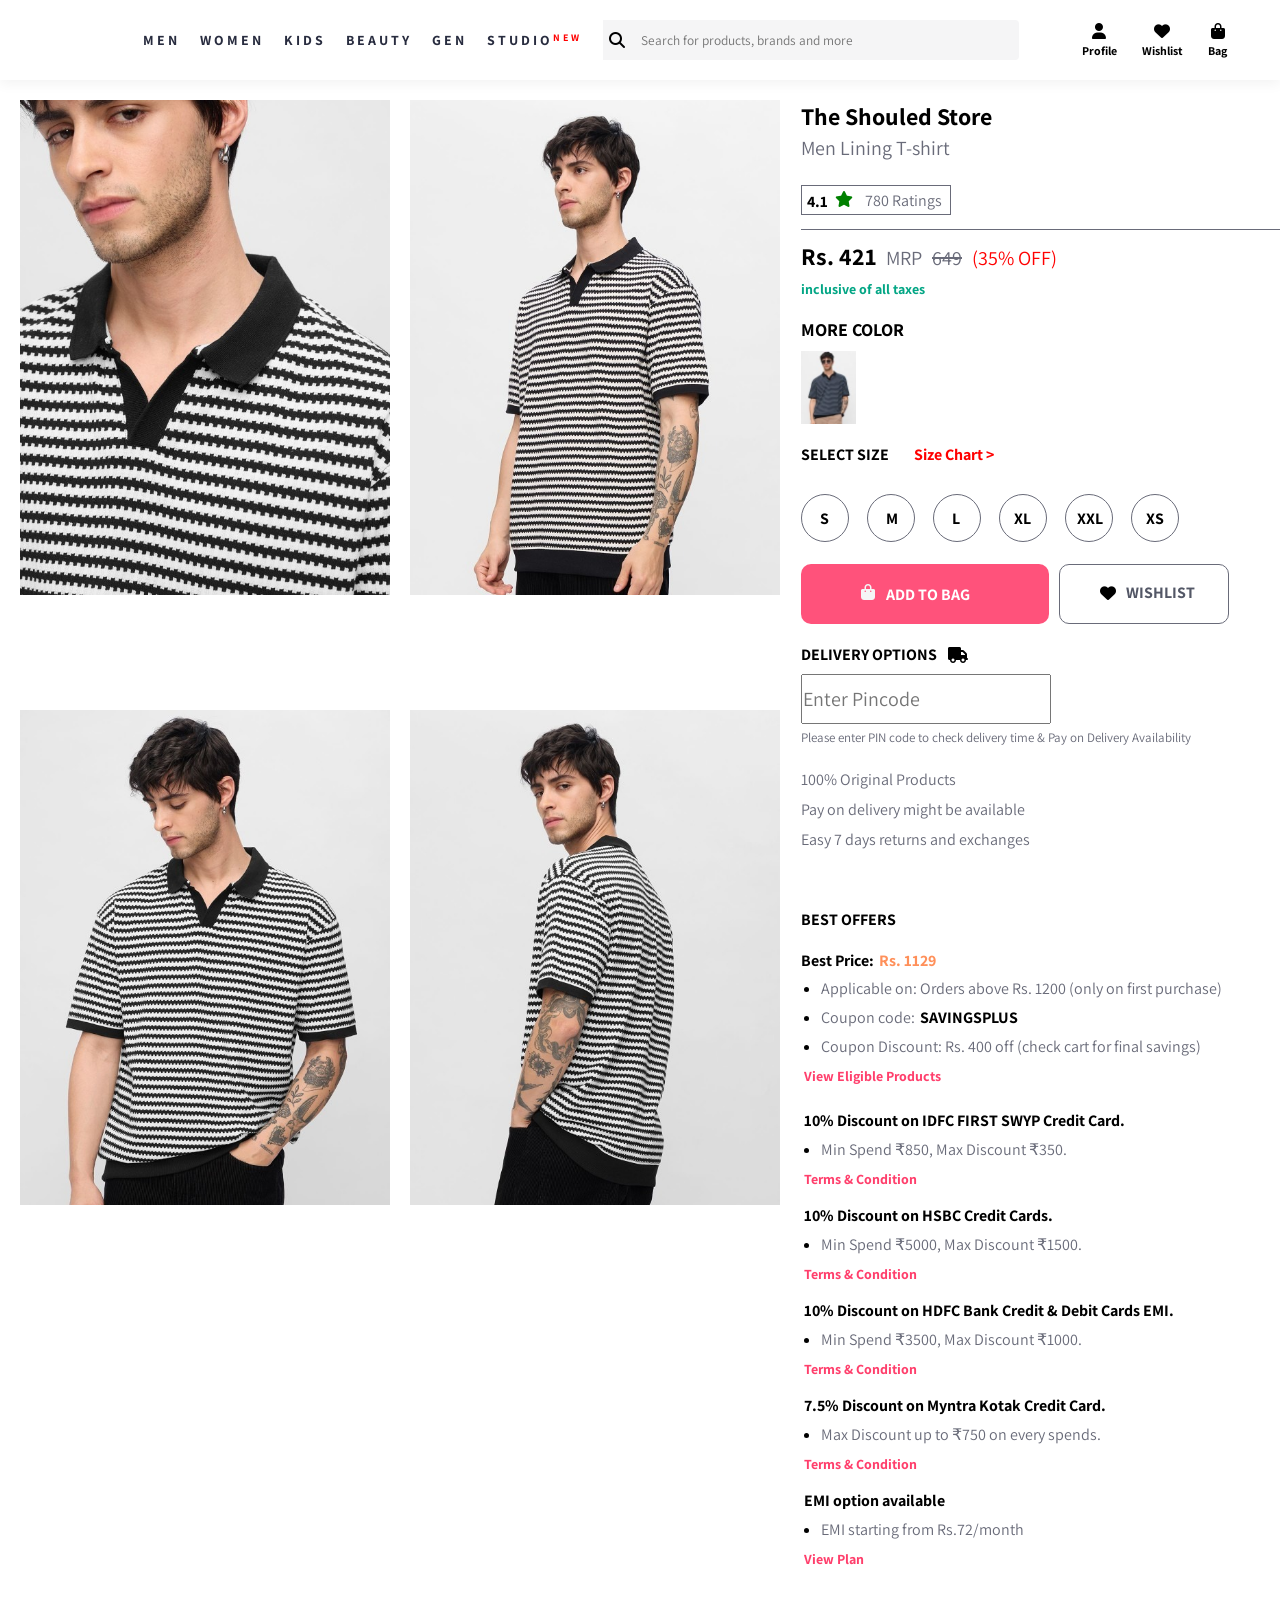
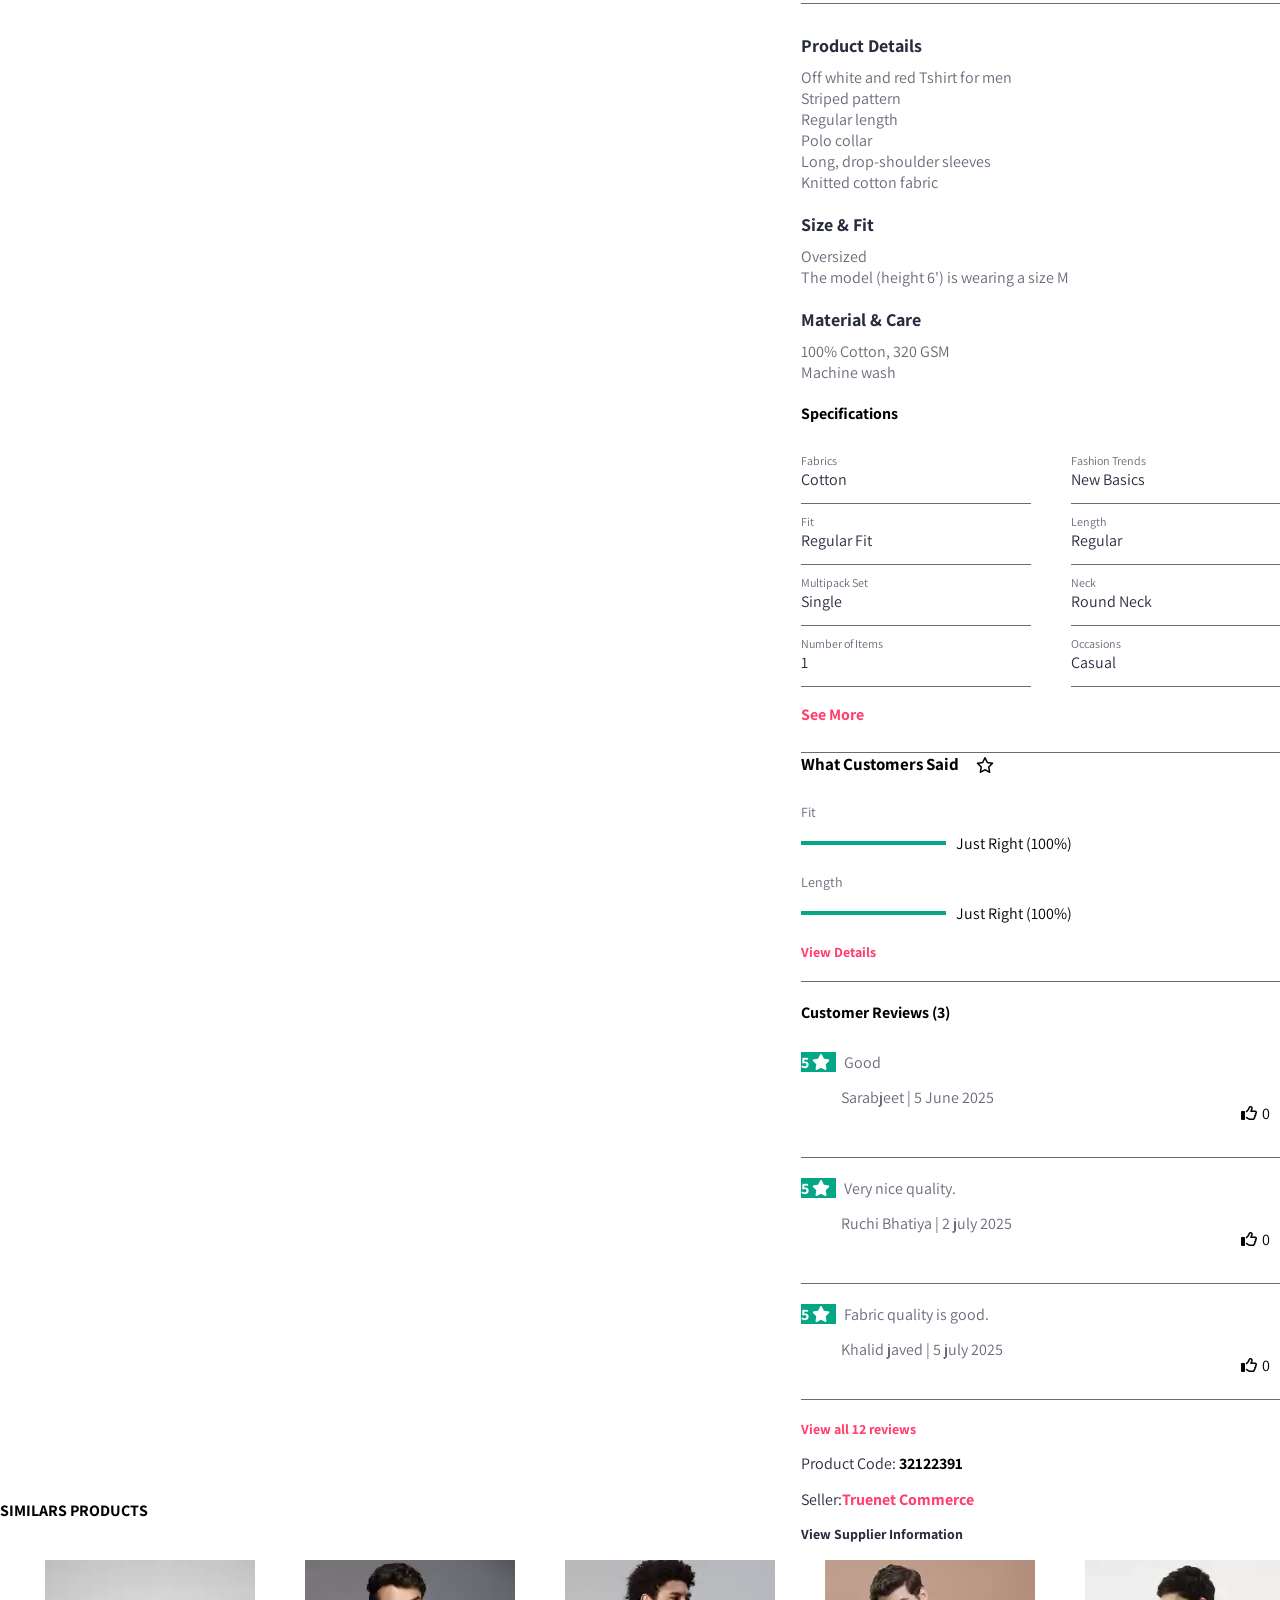
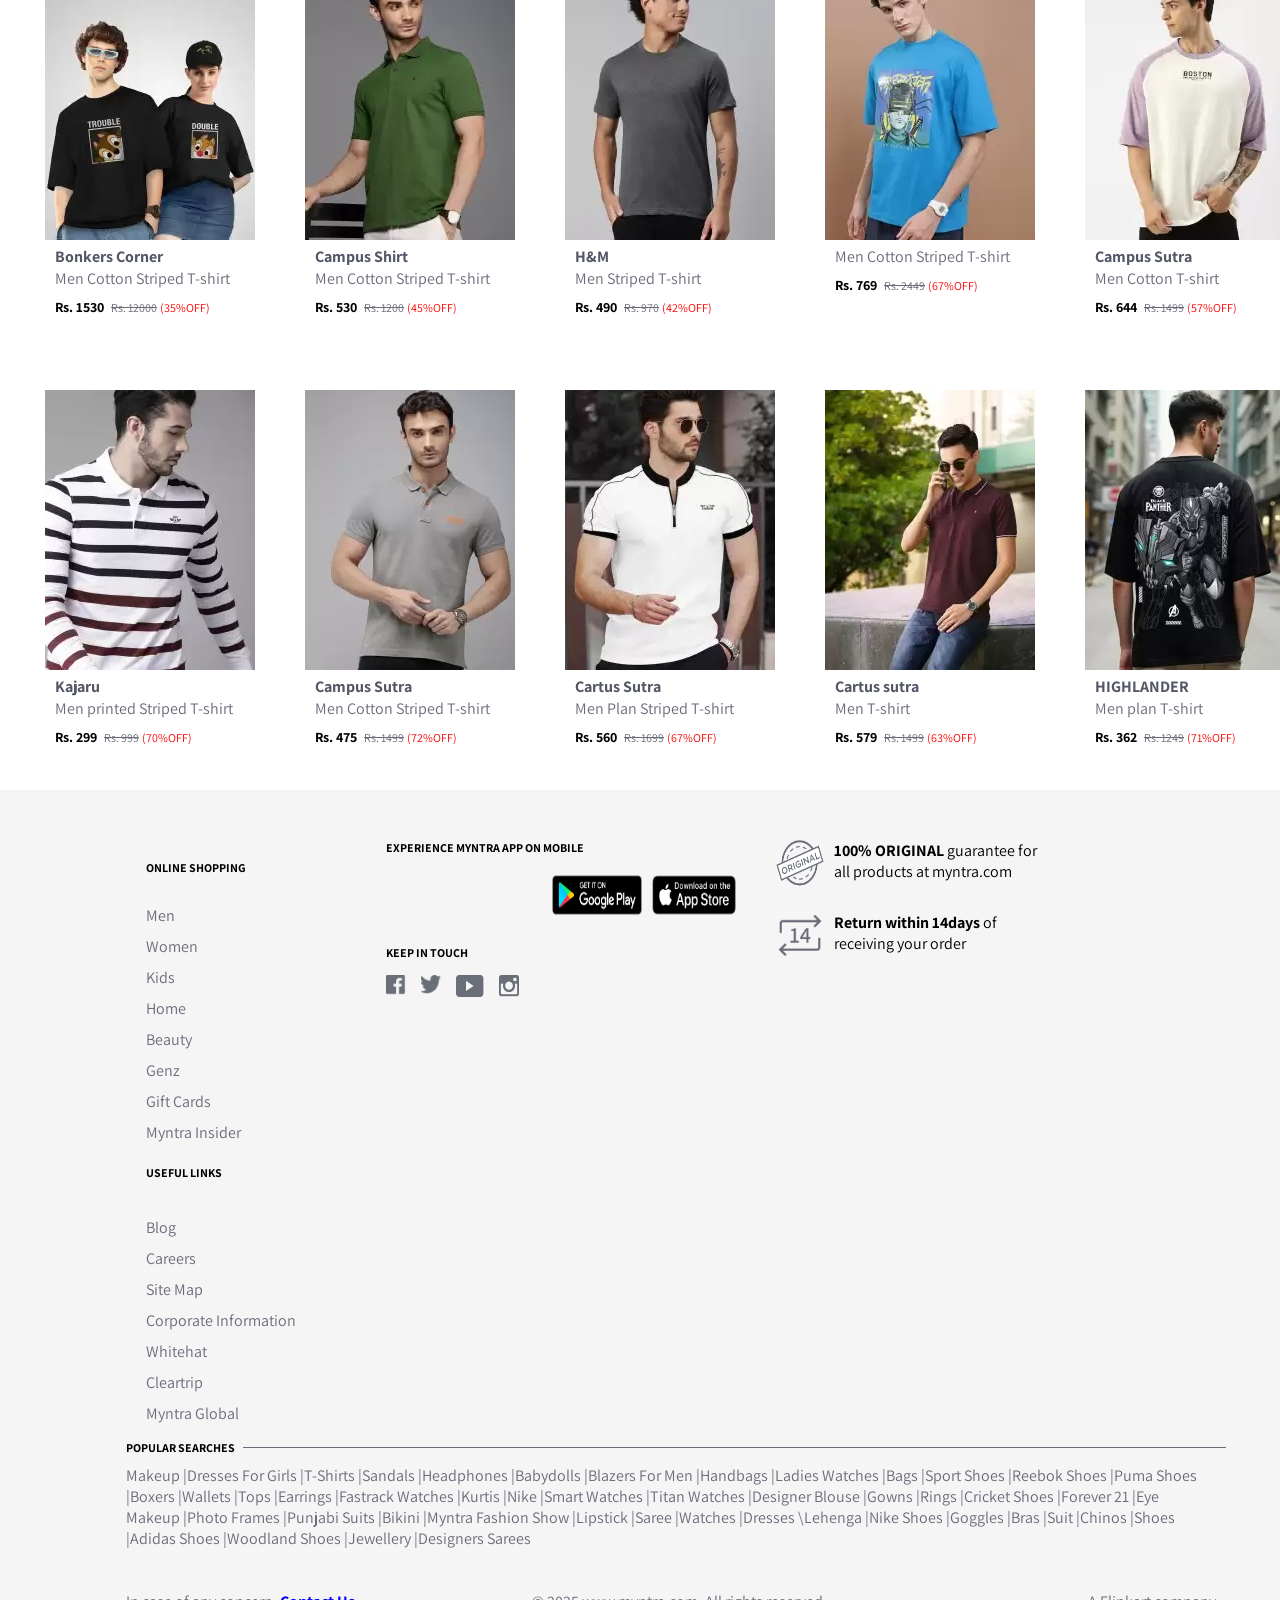
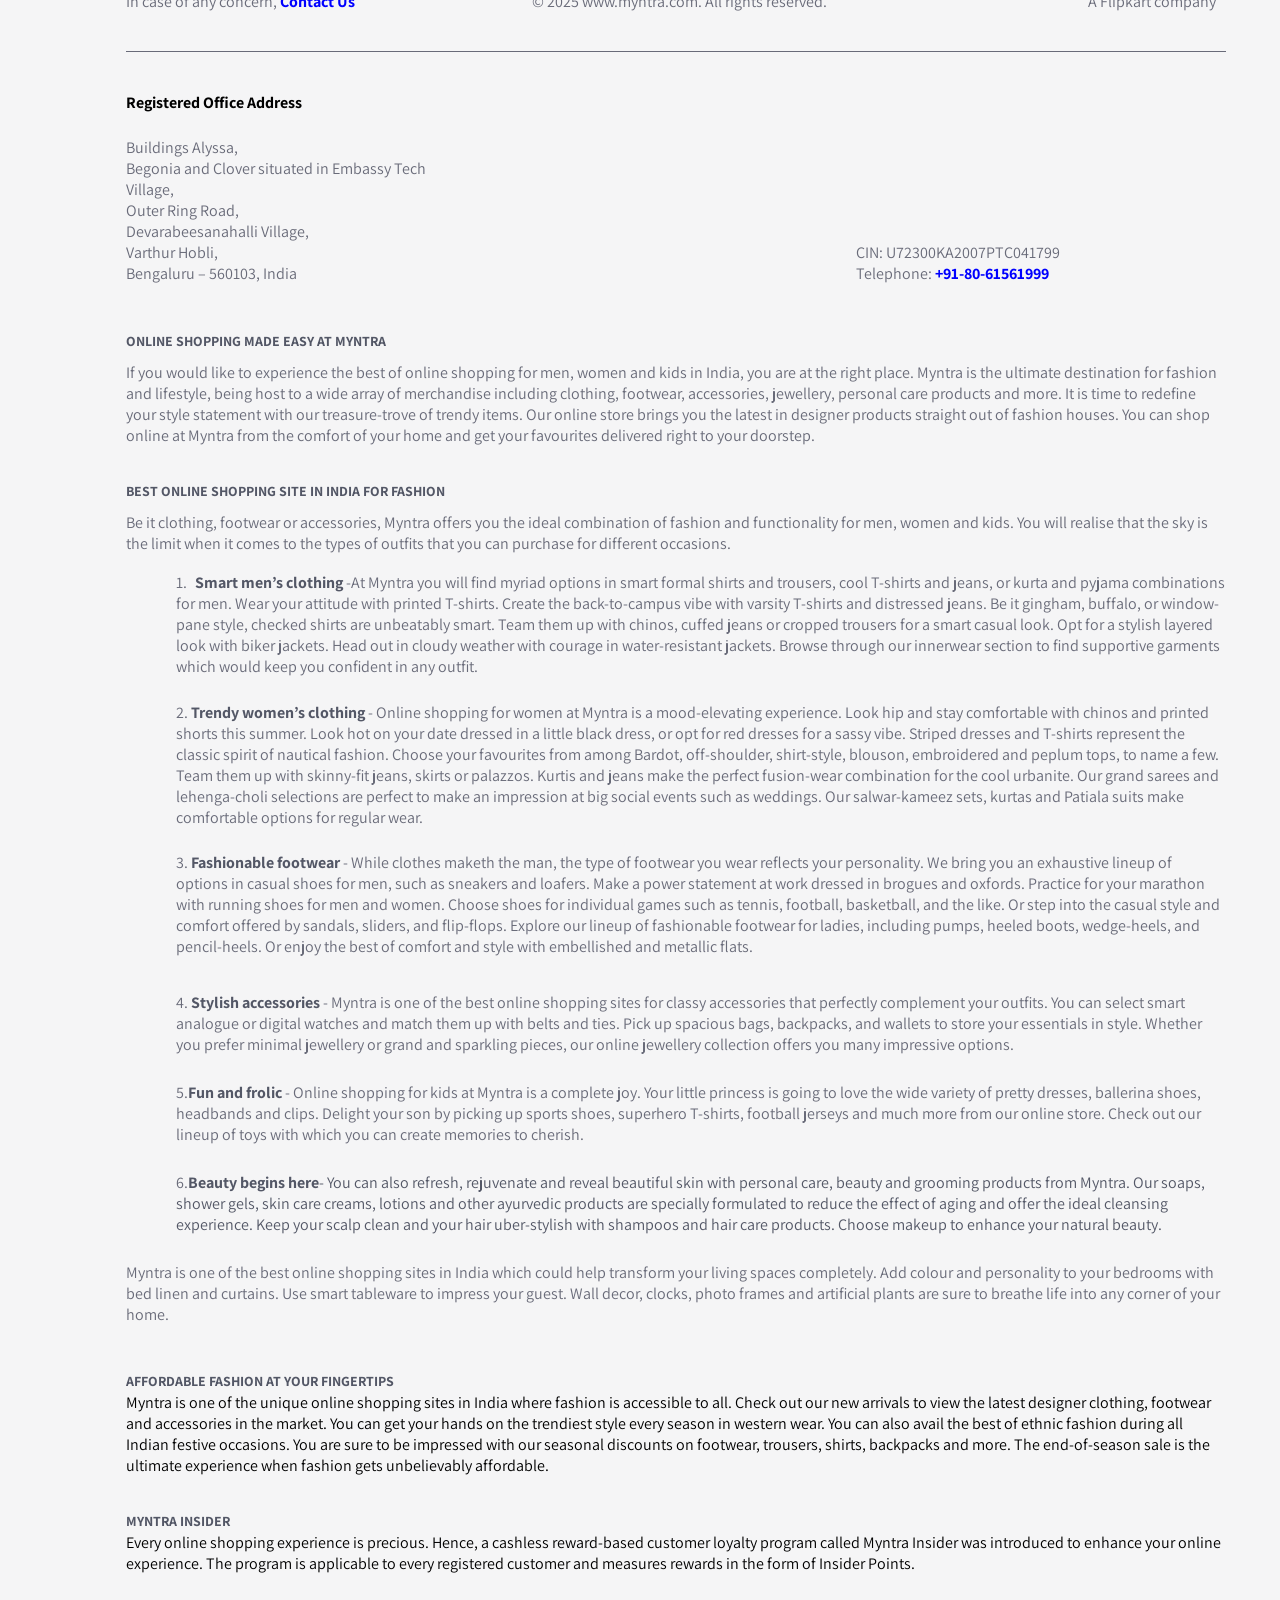
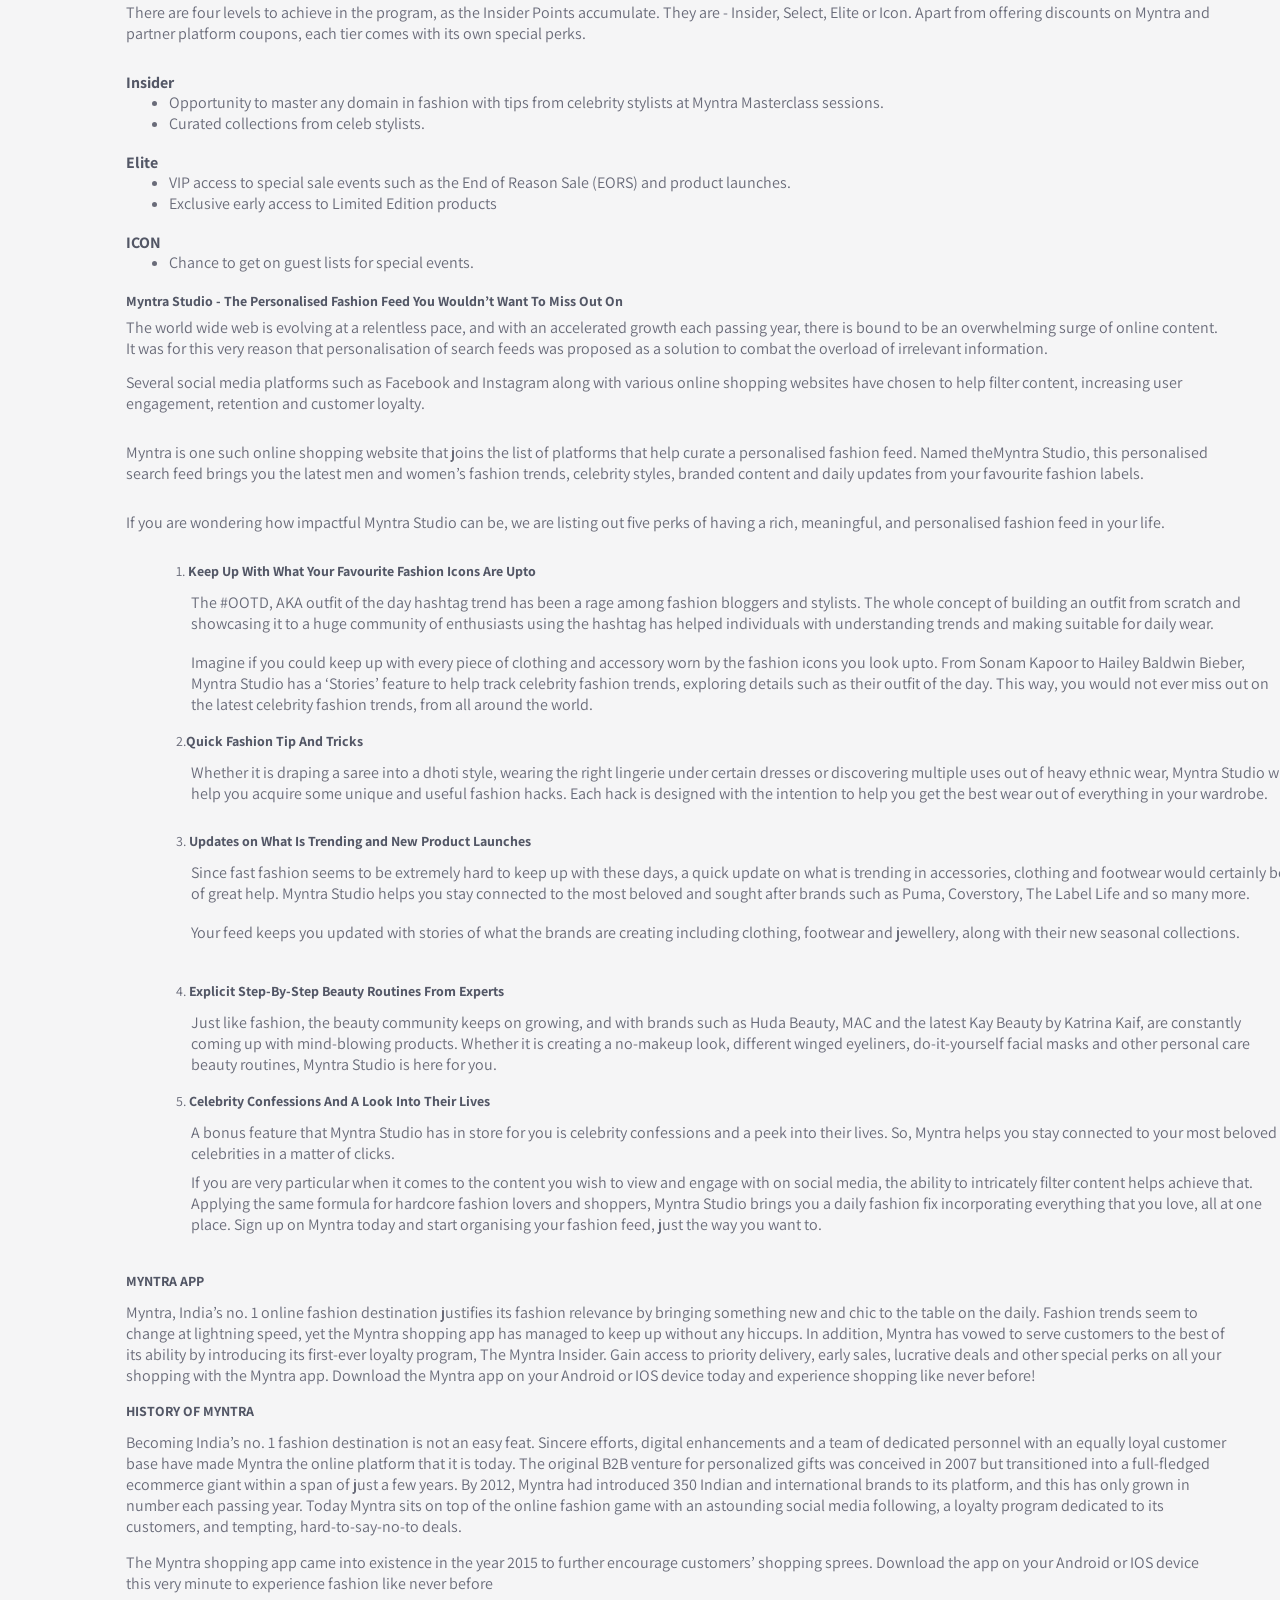
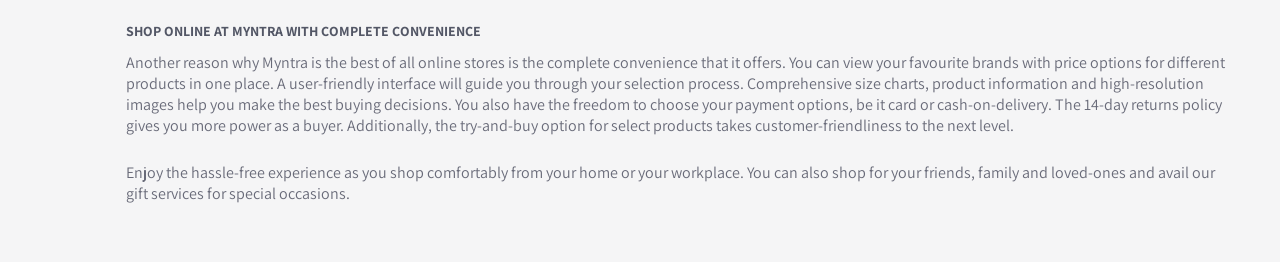
==== commit 288e69da: "first commit" ====
--- a/t-shirt-10.html
+++ b/t-shirt-10.html
@@ -315,7 +315,7 @@
             </div>
         </div>
     </div>
-     <div class="s-p" style="width: 1350px; height: 40px; margin-left: 27px;"><strong>SIMILARS PRODUCTS</strong></div>
+     <div class="s-p" style="width: 1350px; height: 40px; margin-left: 27px; margin: auto"><strong>SIMILARS PRODUCTS</strong></div>
       <div class="f-images">
         <div class="f-img">
              <a class="box" href="t-shirt link.html" target="_blank">  
--- a/css/style.css
+++ b/css/style.css
@@ -185,6 +185,7 @@
     width: 1351px;
     min-height: 700px;
     background-color: #f5f5f6;
+    margin: auto;
 }
 
 .footer-top {
@@ -1488,6 +1489,7 @@
     margin-top: 60px;
     padding-top: 10px;
     padding-left: 20px;
+    margin: auto;
 }
 
 .photo-review {
@@ -1495,6 +1497,7 @@
     min-height: 1500px;
     margin-top: 10px;
     display: flex;
+    margin: auto;
 }
 
 .left-photo {
@@ -1892,6 +1895,7 @@
     height: 850px;
     /* border: 1px red solid; */
     margin-top: 10px;
+    margin: auto;
 }
 
 .f-img {
